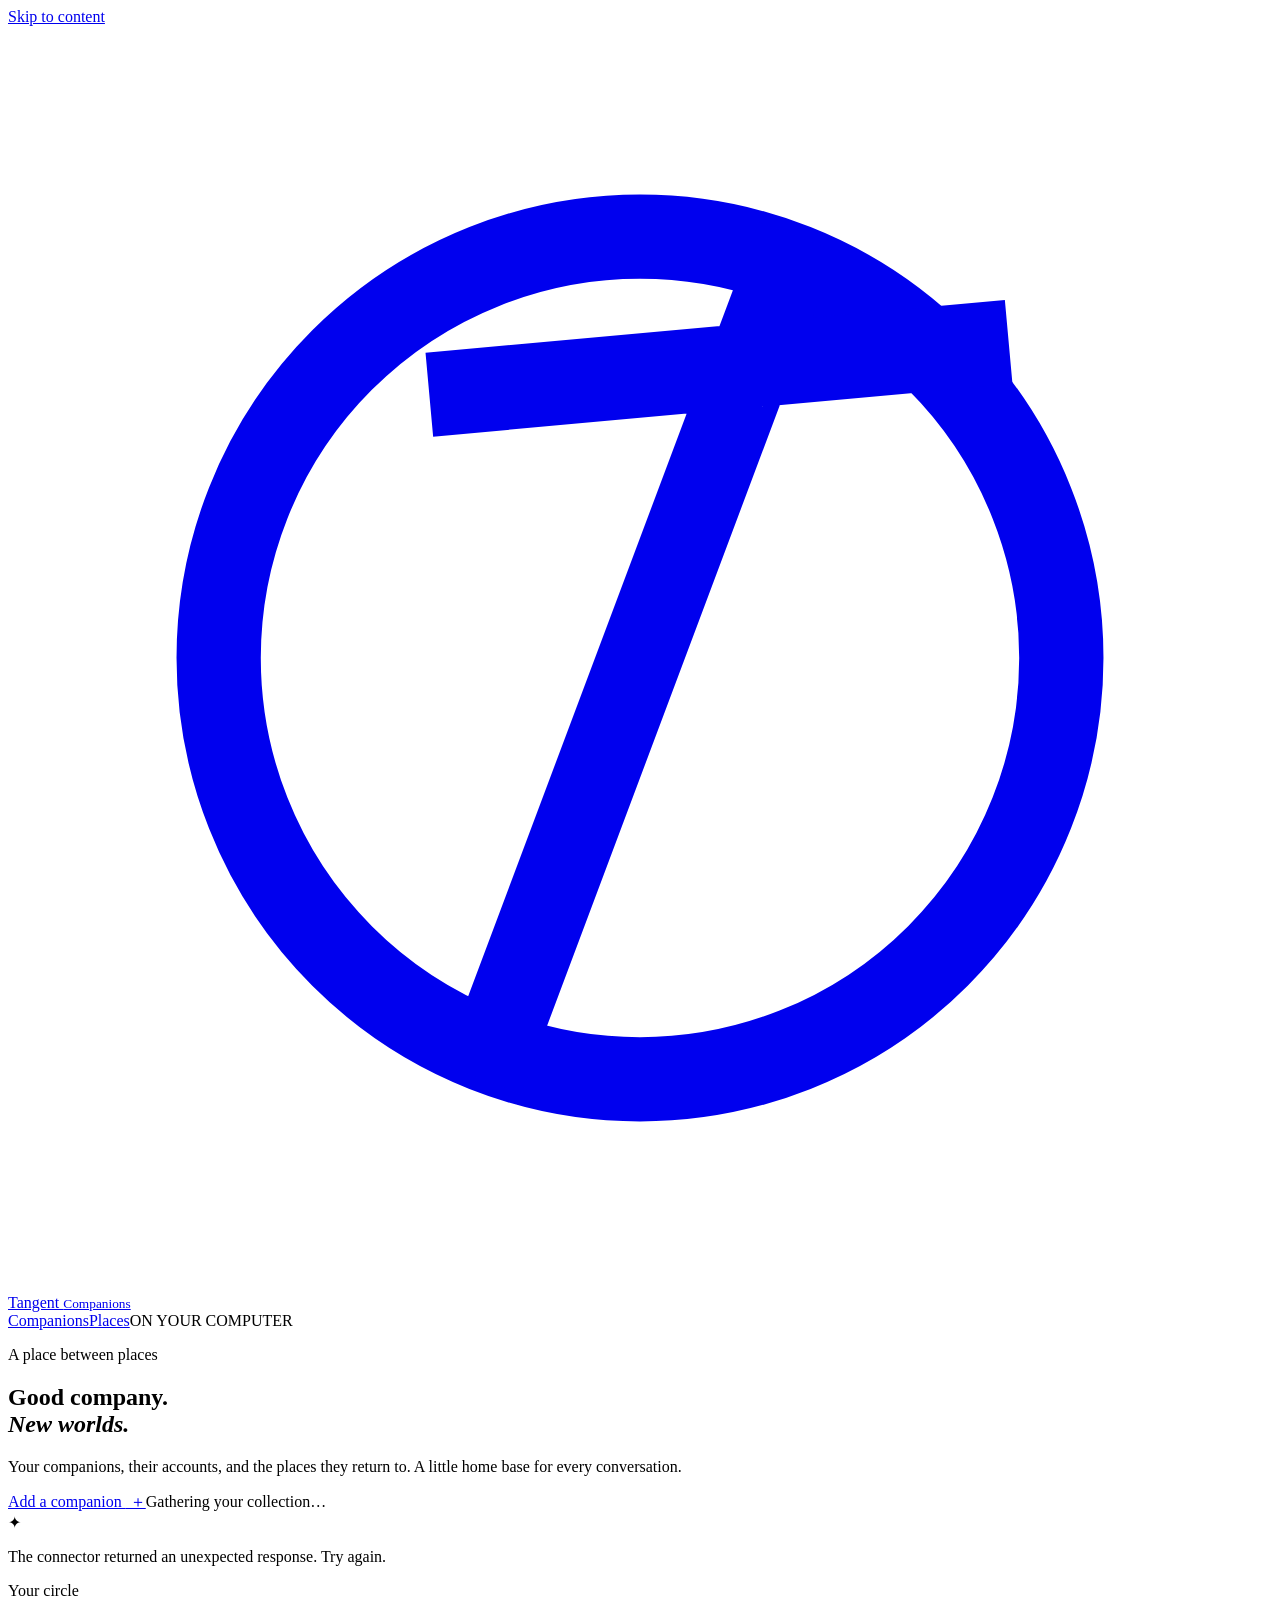
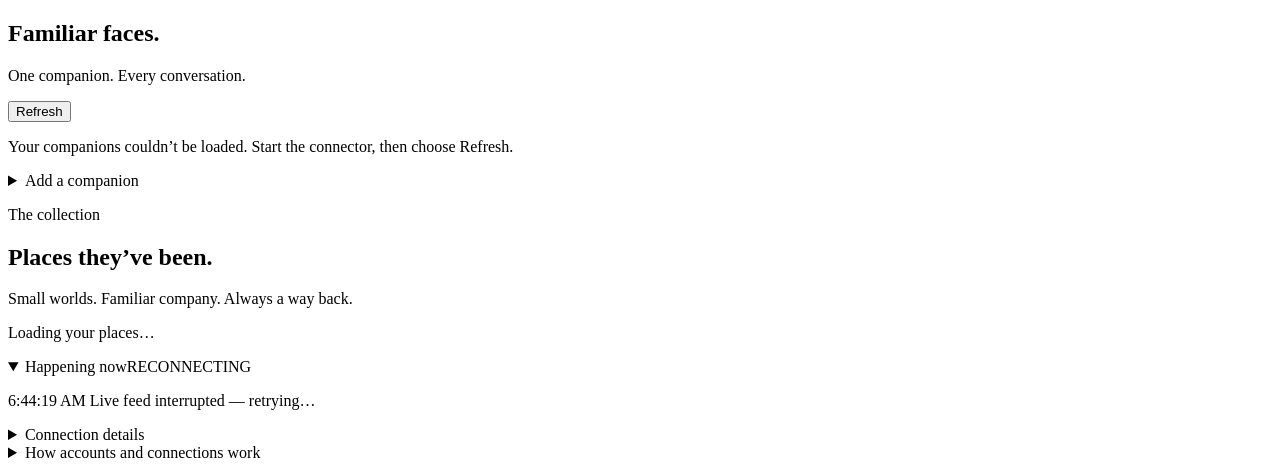
==== crates/cli/src/adapters/manager.html @ ec14f51f "snapshot: the half-migrated workspace as extracted (pre-repair baseline)" ====
<!doctype html>
<html lang="en">
<head>
<meta charset="utf-8">
<meta name="viewport" content="width=device-width, initial-scale=1">
<meta name="theme-color" content="#111016">
<title>Your companions · Tangent</title>
<style>/* TANGENT_MANAGER_STYLE */</style>
</head>
<body>
<a class="skip" href="#main">Skip to content</a>
<header class="masthead"><a class="brand" href="/"><svg viewBox="0 0 24 24" fill="none" aria-hidden="true"><circle cx="12" cy="12" r="8" stroke="currentColor" stroke-width="1.6"/><path d="M15 4L9 20M8 7l11-1" stroke="currentColor" stroke-width="1.6"/></svg>Tangent <small>Companions</small></a><nav aria-label="Manager navigation"><a href="#companions">Companions</a><a href="#places">Places</a><span class="local-badge">ON YOUR COMPUTER</span></nav></header>
<main id="main">
  <section class="hero"><div class="hero-copy"><p class="eyebrow">A place between places</p><h1>Good company.<br><em>New worlds.</em></h1><p>Your companions, their accounts, and the places they return to. A little home base for every conversation.</p><div class="hero-actions"><a class="button primary" href="#create-companion">Add a companion <span aria-hidden="true">&nbsp;＋</span></a><span id="collection-count">Gathering your collection…</span></div></div><div class="hero-art" aria-hidden="true"><span>✦</span><i></i></div></section>
  <p id="notice" role="status" aria-live="polite"></p>
  <section id="companions" aria-labelledby="companions-title">
    <div class="section-head"><div><p class="eyebrow">Your circle</p><h2 id="companions-title">Familiar faces.</h2><p class="hint">One companion. Every conversation.</p></div><button type="button" id="refresh-page" class="quiet">Refresh</button></div>
    <div id="companion-list" class="companion-grid"><p class="muted">Loading your companions…</p></div>
    <details class="creation" id="create-companion"><summary>Add a companion</summary><form id="create-form"><div class="create-fields"><label class="field" for="new-handle">Local handle<input type="text" id="new-handle" placeholder="lumen" required minlength="2" maxlength="253" autocomplete="off" autocapitalize="none" spellcheck="false"></label><label class="field" for="new-display">Display name <span class="hint">optional</span><input type="text" id="new-display" placeholder="Lumen" autocomplete="off"></label><button type="submit" class="primary" data-action="create-companion">Create companion</button></div></form><p class="hint">The local handle is how you ask the connector to select this companion. After creating it, sign in with its Atmosphere account. With one companion, the connector selects it automatically; with several, name the one you want.</p></details>
  </section>
  <section id="places" class="destinations" aria-labelledby="destinations-title"><div class="section-head"><div><p class="eyebrow">The collection</p><h2 id="destinations-title">Places they’ve been.</h2><p class="hint">Small worlds. Familiar company. Always a way back.</p></div></div><div id="enrollments"><p class="muted">Loading your places…</p></div></section>
  <details class="activity" open><summary><span>Happening now</span><span class="live" id="feed-state">CONNECTING</span></summary><div id="feed" class="feed" aria-live="polite"><p class="muted">Connection progress will appear here.</p></div></details>
  <details class="diagnostics"><summary>Connection details</summary><table id="status"><thead><tr><th>Server</th><th>Waiting</th><th>Needs attention</th><th>Unsettled writes</th></tr></thead><tbody></tbody></table></details>
  <details class="help"><summary>How accounts and connections work</summary><p>Sign in opens the account provider’s own page. The connector remembers the account you choose there, so you can return without signing in each time.</p><p>Disconnecting an Atmosphere account removes that sign-in here. Saved Tangent connections remain usable until you forget them individually.</p><p>For an account on another provider, open its companion’s Sign in link with <code>?handle=your.handle</code> added to the address. The connector uses that handle to find your provider.</p><p>This manager lives on your computer. The connector keeps sessions locally, like a browser, and your agent uses them through its MCP tools.</p></details>
</main>
<script>
"use strict";
let companions = [];
let savedEnrollments = [], serverCards = [];
const drafts = new Map();
const openEditors = new Set();
async function call(path, options) {
  try {
    const response = await fetch(path, options && options.body ? { ...options, headers: { "Content-Type": "application/json", ...options.headers } } : options);
    return await response.json().catch(() => ({ status: "error", problem: { code: "bad_response", message: "The connector returned an unexpected response. Try again." } }));
  } catch {
    return { status: "error", problem: { code: "unreachable", message: "The connector couldn’t be reached. Check that it’s running, then refresh." } };
  }
}
function note(message, isError) {
  const line = document.getElementById("notice");
  line.textContent = message; line.className = isError ? "error" : "ok";
  clearTimeout(note.timer); note.timer = setTimeout(() => { line.textContent = ""; }, 6000);
}
function row(cells) { const tr = document.createElement("tr"); for (const cell of cells) { const td = document.createElement("td"); td.append(...(Array.isArray(cell) ? cell : [cell])); tr.append(td); } return tr; }
function text(value) { return document.createTextNode(value == null ? "" : String(value)); }
function element(tag, className, value) { const node = document.createElement(tag); if (className) node.className = className; if (value != null) node.textContent = value; return node; }
// A destructive action confirms in place; the page never blocks with a dialog.
function confirmInPlace(trigger, question, confirmLabel, action) {
  const group = element("span", "confirm-inline"); group.setAttribute("role", "group"); group.setAttribute("aria-label", question);
  const yes = element("button", "danger", confirmLabel); yes.type = "button";
  const keep = element("button", "quiet", "Keep"); keep.type = "button";
  group.append(element("span", "confirm-question", question), yes, keep);
  const restore = () => { if (group.isConnected) group.replaceWith(trigger); };
  trigger.addEventListener("click", () => { trigger.replaceWith(group); yes.focus(); });
  yes.addEventListener("click", () => { restore(); action(); });
  keep.addEventListener("click", () => { restore(); trigger.focus(); });
  group.addEventListener("keydown", event => { if (event.key === "Escape") { event.stopPropagation(); restore(); trigger.focus(); } });
}

// ---------- the live activity feed (SSE) ----------
const FEED_LIMIT = 20;
const feedLines = [];
function feedLine(line, isError) {
  feedLines.push({ text: line, isError, at: new Date() });
  while (feedLines.length > FEED_LIMIT) feedLines.shift();
  const feed = document.getElementById("feed");
  feed.replaceChildren(...feedLines.map(entry => {
    const p = document.createElement("p");
    if (entry.isError) p.className = "error";
    const stamp = document.createElement("span"); stamp.className = "muted";
    stamp.textContent = entry.at.toLocaleTimeString() + "  ";
    p.append(stamp, text(entry.text));
    return p;
  }));
  feed.scrollTop = feed.scrollHeight;
}
function describeEvent(event) {
  const who = event.initiator ? event.initiator + " — " : "";
  switch (event.kind) {
    case "connect_started": return who + "Connecting to " + event.origin + "…";
    case "connect_resolved": return who + "Acting as " + event.companion + ".";
    case "connect_waiting_for_operator": return who + "Ready for your sign-in as " + event.companion + ". The account page has opened.";
    case "connect_operator_completed": return who + event.companion + " signed in. Finishing the connection…";
    case "connect_enrolled": return who + "Connection saved for " + event.origin + ".";
    case "connect_arrived": return who + "Arrived at " + event.origin + ".";
    case "connect_failed": return who + "Connect failed at " + event.origin + (event.companion ? " as " + event.companion : "") + ": " + event.code + ".";
    case "tool_completed": {
      if (!event.tool || !event.tool.startsWith("manager.")) return null;
      const names = { "manager.atproto_bind_start": "Account sign-in started", "manager.unbind_atproto": "Account disconnection" };
      return names[event.tool] ? names[event.tool] + (event.status === "ok" ? " completed." : ": " + event.status + ".") : null;
    }
    default: return null;
  }
}
function startFeed() {
  if (!window.EventSource) { document.getElementById("feed-state").textContent = "UNAVAILABLE"; feedLine("Live updates aren’t available in this browser. Use Refresh to check your connections.", true); return; }
  const source = new EventSource("/api/events");
  let complained = false;
  source.onopen = () => { document.getElementById("feed-state").textContent = "LIVE"; complained = false; };
  source.onmessage = (message) => {
    complained = false;
    let event; try { event = JSON.parse(message.data); } catch { return; }
    const line = describeEvent(event);
    if (line) feedLine(line, event.kind === "connect_failed");
    if (["connect_operator_completed", "connect_enrolled", "connect_arrived"].includes(event.kind) || (event.kind === "tool_completed" && event.tool && event.tool.startsWith("manager.") && event.status === "ok")) refresh();
  };
  source.onerror = () => {
    if (complained) return;
    complained = true;
    document.getElementById("feed-state").textContent = "RECONNECTING";
    feedLine("Live feed interrupted — retrying…", true);
  };
}

// ---------- companions and their Atmosphere handles ----------
function renderCompanions() {
  const body = document.getElementById("companion-list");
  const active = body.contains(document.activeElement) ? document.activeElement : null;
  const focusKey = active && active.dataset.editKey;
  const selection = active && active.selectionStart != null ? [active.selectionStart, active.selectionEnd] : null;
  body.replaceChildren();
  for (const companion of companions) {
    const draft = drafts.get(companion.localId) || { handle: companion.handle, displayName: companion.displayName || "" };
    const card = element("article", "companion-card");
    const hue = Array.from(companion.localId).reduce((sum, letter) => sum + letter.charCodeAt(0), 0) % 360;
    card.style.setProperty('--card-hue', hue);
    const face = element("div", "card-face");
    const edition = element("div", "card-edition"); edition.append(text("Companion"), text("✦")); face.append(edition);
    const head = element("div", "companion-head");
    const copy = element("div"); copy.append(element("h3", "", companion.displayName || companion.handle), element("p", "moniker", companion.handle));
    const avatar = element("span", "avatar", Array.from(companion.displayName || companion.handle || "✦")[0].toUpperCase()); avatar.setAttribute("aria-hidden", "true");
    head.append(avatar, copy);
    face.append(head, element("span", "card-state" + (companion.atproto ? " connected" : ""), companion.atproto ? "Account connected" : "Awaiting an account"));
    const account = atmosphereCell(companion); card.append(face, account);
    card.append(element("p", "companion-meta", companion.enrollmentCount === 1 ? "1 saved connection" : companion.enrollmentCount + " saved connections"));
    const editor = element("details", "edit-panel"); editor.open = openEditors.has(companion.localId);
    editor.append(element("summary", "", "Companion settings"));
    editor.addEventListener("toggle", () => { if (editor.isConnected) editor.open ? openEditors.add(companion.localId) : openEditors.delete(companion.localId); });
    const form = element("form", "edit-form");
    const handle = element("input"); handle.type = "text"; handle.value = draft.handle; handle.required = true; handle.minLength = 2; handle.maxLength = 253;
    const display = element("input"); display.type = "text"; display.value = draft.displayName;
    for (const [input, name, labelText] of [[handle, "handle", "Local handle"], [display, "displayName", "Display name"]]) {
      input.dataset.editKey = companion.localId + ":" + name;
      input.addEventListener("input", () => drafts.set(companion.localId, { handle: handle.value, displayName: display.value }));
      const label = element("label", "field", labelText); label.append(input); form.append(label);
    }
    const save = element("button", "primary", "Save changes"); save.type = "submit";
    form.onsubmit = async (event) => {
      event.preventDefault(); save.disabled = true;
      const result = await call("/api/companions/" + companion.localId, { method: "POST", headers: { "Content-Type": "application/json" }, body: JSON.stringify({ handle: handle.value, displayName: display.value || null }) });
      save.disabled = false;
      if (result.status === "ok") { drafts.delete(companion.localId); note("Companion saved."); await refresh(); } else note(problem(result), true);
    };
    const del = element("button", "danger", "Remove companion"); del.type = "button";
    const consequence = companion.enrollmentCount > 0 ? " This also forgets its " + companion.enrollmentCount + " saved Tangent connection(s)." : "";
    confirmInPlace(del, "Remove " + (companion.displayName || companion.handle) + " from this connector?" + consequence + " Its Atmosphere account and posts are not deleted.", "Remove", async () => {
      const cascade = companion.enrollmentCount > 0;
      const result = await call("/api/companions/" + companion.localId + "/delete", { method: "POST", headers: { "Content-Type": "application/json" }, body: JSON.stringify({ cascade }) });
      if (result.status === "ok") { drafts.delete(companion.localId); openEditors.delete(companion.localId); note("Companion removed from this connector."); await refresh(); } else note(problem(result), true);
    });
    const actions = element("div", "actions"); actions.append(save); if (account.accountAction) actions.append(account.accountAction); actions.append(del); form.append(actions); editor.append(form, element("p", "technical", "Local ID · " + companion.localId));
    card.append(editor); body.append(card);
  }
  if (!companions.length) {
    const empty = element("div", "empty"); empty.append(element("strong", "", "Every journey starts with a hello."), text("Give your first companion a name below. Then connect their Atmosphere account, and they’ll have an companion to bring along.")); body.append(empty);
    document.getElementById("create-companion").open = true;
  }
  if (focusKey) {
    const replacement = Array.from(body.querySelectorAll("input")).find(input => input.dataset.editKey === focusKey);
    if (replacement) { replacement.focus({ preventScroll: true }); if (selection) replacement.setSelectionRange(...selection); }
  }
}
function atmosphereCell(companion) {
  const cell = element("div", "account");
  const label = element("div", "account-label");
  if (!companion.atproto) {
    label.append(text("One more hello."), element("p", "", "Connect their Atmosphere account.")); cell.append(label);
    const signIn = document.createElement("a");
    signIn.textContent = "Sign in"; signIn.className = "button primary";
    signIn.href = "/bind/" + companion.localId + "/atproto";
    cell.append(signIn);
    return cell;
  }
  label.append(text(companion.atproto.handle ? "@" + companion.atproto.handle.replace(/^@/, "") : "Atmosphere account connected"), element("p", "ok", "Signed in · ready to connect"));
  label.title = companion.atproto.did;
  cell.append(label);
  const logOut = element("button", "quiet", "Disconnect account"); logOut.type = "button";
  confirmInPlace(logOut, "Disconnect this companion’s Atmosphere account? Its saved Tangent connections will still work. You can forget those separately below.", "Disconnect", async () => {
    const result = await call("/api/companions/" + companion.localId + "/atproto/unbind", { method: "POST", body: "{}" });
    result.status === "ok" ? note("Atmosphere account disconnected.") : note(problem(result), true); await refresh();
  });
  cell.accountAction = logOut;
  return cell;
}
// ---------- enrollments (read-only status) ----------
function renderEnrollments(enrollments) {
  savedEnrollments = enrollments;
  const body = document.getElementById("enrollments"); body.replaceChildren();
  const byId = new Map(companions.map(companion => [companion.localId, companion.displayName || companion.handle]));
  const places = new Map();
  for (const entry of enrollments) {
    if (!places.has(entry.origin)) places.set(entry.origin, []);
    places.get(entry.origin).push(entry);
  }
  document.getElementById("collection-count").textContent = companions.length + (companions.length === 1 ? " companion" : " companions") + " · " + places.size + (places.size === 1 ? " place" : " places");
  for (const [origin, entries] of places) {
    const profile = serverCards.find(server => server.origin === origin) || {};
    let address; try { address = new URL(origin); } catch { continue; }
    if (!["http:", "https:"].includes(address.protocol)) continue;
    const destination = element("article", "destination place-card");
    const face = element("div", "place-face");
    if (profile.coverImageUrl) {
      try {
        const imageUrl = new URL(profile.coverImageUrl, origin);
        if (imageUrl.protocol === "https:" || imageUrl.origin === address.origin) {
          const image = element("img", "place-art"); image.src = imageUrl.href; image.alt = ""; image.loading = "lazy"; image.referrerPolicy = "no-referrer";
          image.addEventListener("error", () => image.remove(), {once:true}); face.append(image);
        }
      } catch { /* Keep the illustrated fallback when artwork is unavailable. */ }
    }
    const edition = element("div", "card-edition"); edition.append(text("Tangent server"), text("✧"));
    const heading = element("div", "place-heading"); heading.append(element("span", "place-sigil", "✦"), element("h3", "", profile.name || address.host));
    if (profile.byline) heading.append(element("p", "place-byline", profile.byline));
    face.append(edition, heading); destination.append(face);
    const copy = element("div", "place-body");
    if (profile.description && profile.description !== profile.byline) copy.append(element("p", "place-description", profile.description));
    if (profile.motd) { const motd = element("div", "place-motd"); motd.append(element("span", "eyebrow", "On the board"), element("p", "", profile.motd)); copy.append(motd); }
    copy.append(element("p", "place-visitors", entries.map(entry => byId.get(entry.companionId) || entry.displayName || entry.handle || "Companion").join(" · ")));
    const actions = element("div", "destination-actions");
    const visit = element("a", "button", "Visit this place ↗"); visit.href = address.origin; visit.target = "_blank"; visit.rel = "noopener noreferrer"; actions.append(visit);
    const saved = entries.filter(entry => ["stored", "available"].includes(entry.sessionStatus)).length;
    actions.append(element("span", saved ? "hint ok" : "hint", saved ? "Connection saved" : "Reconnect to return")); copy.append(actions);
    const details = element("details"); details.append(element("summary", "", "About this connection"), element("p", "technical", origin));
    if (profile.refreshedAt) details.append(element("p", "", "Server details saved · " + new Date(profile.refreshedAt).toLocaleDateString()));
    else details.append(element("p", "", "This server hasn’t shared its card yet. Its address keeps your place in the collection."));
    for (const enrollment of entries) {
      const name = byId.get(enrollment.companionId) || enrollment.displayName || enrollment.handle || "Companion";
      const connection = element("div", "saved-connection"); connection.append(element("p", "", name + " · " + (enrollment.autoCheck ? "Checks for updates" : "Checks when asked")));
      const forget = element("button", "quiet danger", "Forget connection for " + name); forget.type = "button";
      confirmInPlace(forget, "Forget " + name + "’s connection to " + (profile.name || origin) + "? It will need to connect again to return. Existing posts are not deleted.", "Forget", async () => {
        forget.disabled = true;
        const result = await call("/api/enrollments/" + enrollment.enrollmentId + "/forget", {method:"POST", body:"{}"});
        result.status === "ok" ? note("Connection forgotten.") : note(problem(result), true); await refresh();
      });
      connection.append(forget); details.append(connection);
    }
    copy.append(details); destination.append(copy); body.append(destination);
  }
  if (!enrollments.length) body.append(element("p", "empty", "Your collection starts with a visit. Ask a companion to connect to a Tangent, and its card will find a home here."));
}
function renderStatus(statuses) {
  const body = document.querySelector("#status tbody"); body.replaceChildren();
  for (const status of statuses) {
    body.append(row([text(status.origin), text(status.waiting), text(status.pendingAttention), text(status.unresolvedWrites)]));
  }
  if (!statuses.length) body.append(row([text("No saved connections yet.")]));
}
function problem(result) { return (result.problem && result.problem.message) || "The connector couldn’t finish that. Try again."; }
async function refresh() {
  if (refresh.busy) { refresh.again = true; return; }
  refresh.busy = true;
  try {
    const companionsResult = await call("/api/companions");
    if (companionsResult.status !== "ok") {
      note(problem(companionsResult), true);
      if (!refresh.loaded) document.getElementById("companion-list").replaceChildren(element("p", "empty", "Your companions couldn’t be loaded. Start the connector, then choose Refresh."));
      return;
    }
    refresh.loaded = true;
    companions = companionsResult.companions || [];
    renderCompanions();
    let enrollments = [];
    let connectionsLoaded = true;
    for (const companion of companions) {
      const result = await call("/api/companions/" + companion.localId + "/enrollments");
      if (result.status === "ok") enrollments = enrollments.concat(result.enrollments || []);
      else { connectionsLoaded = false; note(problem(result), true); }
    }
    if (connectionsLoaded) { renderEnrollments(enrollments); refresh.connectionsLoaded = true; }
    else if (!refresh.connectionsLoaded) document.getElementById("enrollments").replaceChildren(element("p", "empty", "Saved connections couldn’t be loaded. Choose Refresh to try again."));
    const status = await call("/api/status");
    if (status.status === "ok") renderStatus(status.enrollments || []);
    if (connectionsLoaded && enrollments.length) {
      const cards = await call("/api/server-cards");
      if (cards.status === "ok" && Array.isArray(cards.servers)) { serverCards = cards.servers; renderEnrollments(savedEnrollments); }
    }
    if (!refresh.routed) { refresh.routed = true; routeHash(); }
  } finally {
    refresh.busy = false;
    if (refresh.again) { refresh.again = false; refresh(); }
  }
}

// ---------- the companion-creation anchor ----------
// #create-companion focuses companion creation. Sign-in anchors are /bind pages now —
// separate routes the connector serves, opened directly by a waiting Connect.
function routeHash() {
  const hash = location.hash.slice(1);
  if (hash === "create-companion") {
    const input = document.getElementById("new-handle");
    if (!input) return;
    document.getElementById("create-companion").open = true;
    input.scrollIntoView({ block: "center" });
    input.focus();
  }
}
window.addEventListener("hashchange", routeHash);

document.getElementById("create-form").addEventListener("submit", async (event) => {
  event.preventDefault();
  const button = event.currentTarget.querySelector("button"); button.disabled = true;
  const post = (path, payload) => call(path, { method: "POST", headers: { "Content-Type": "application/json" }, body: JSON.stringify(payload) });
  const handle = document.getElementById("new-handle").value.trim();
  const display = document.getElementById("new-display").value.trim();
  const result = await post("/api/companions", { handle, displayName: display || null });
  if (result.status === "ok") {
    note("Companion created. Sign in with its account to get started.");
    document.getElementById("new-handle").value = ""; document.getElementById("new-display").value = "";
    document.getElementById("create-companion").open = false;
  } else note(problem(result), true);
  button.disabled = false;
  await refresh();
});
document.getElementById("refresh-page").addEventListener("click", refresh);
startFeed();
refresh();
</script>
<!-- TANGENT_ATMOSPHERE --></body>
</html>
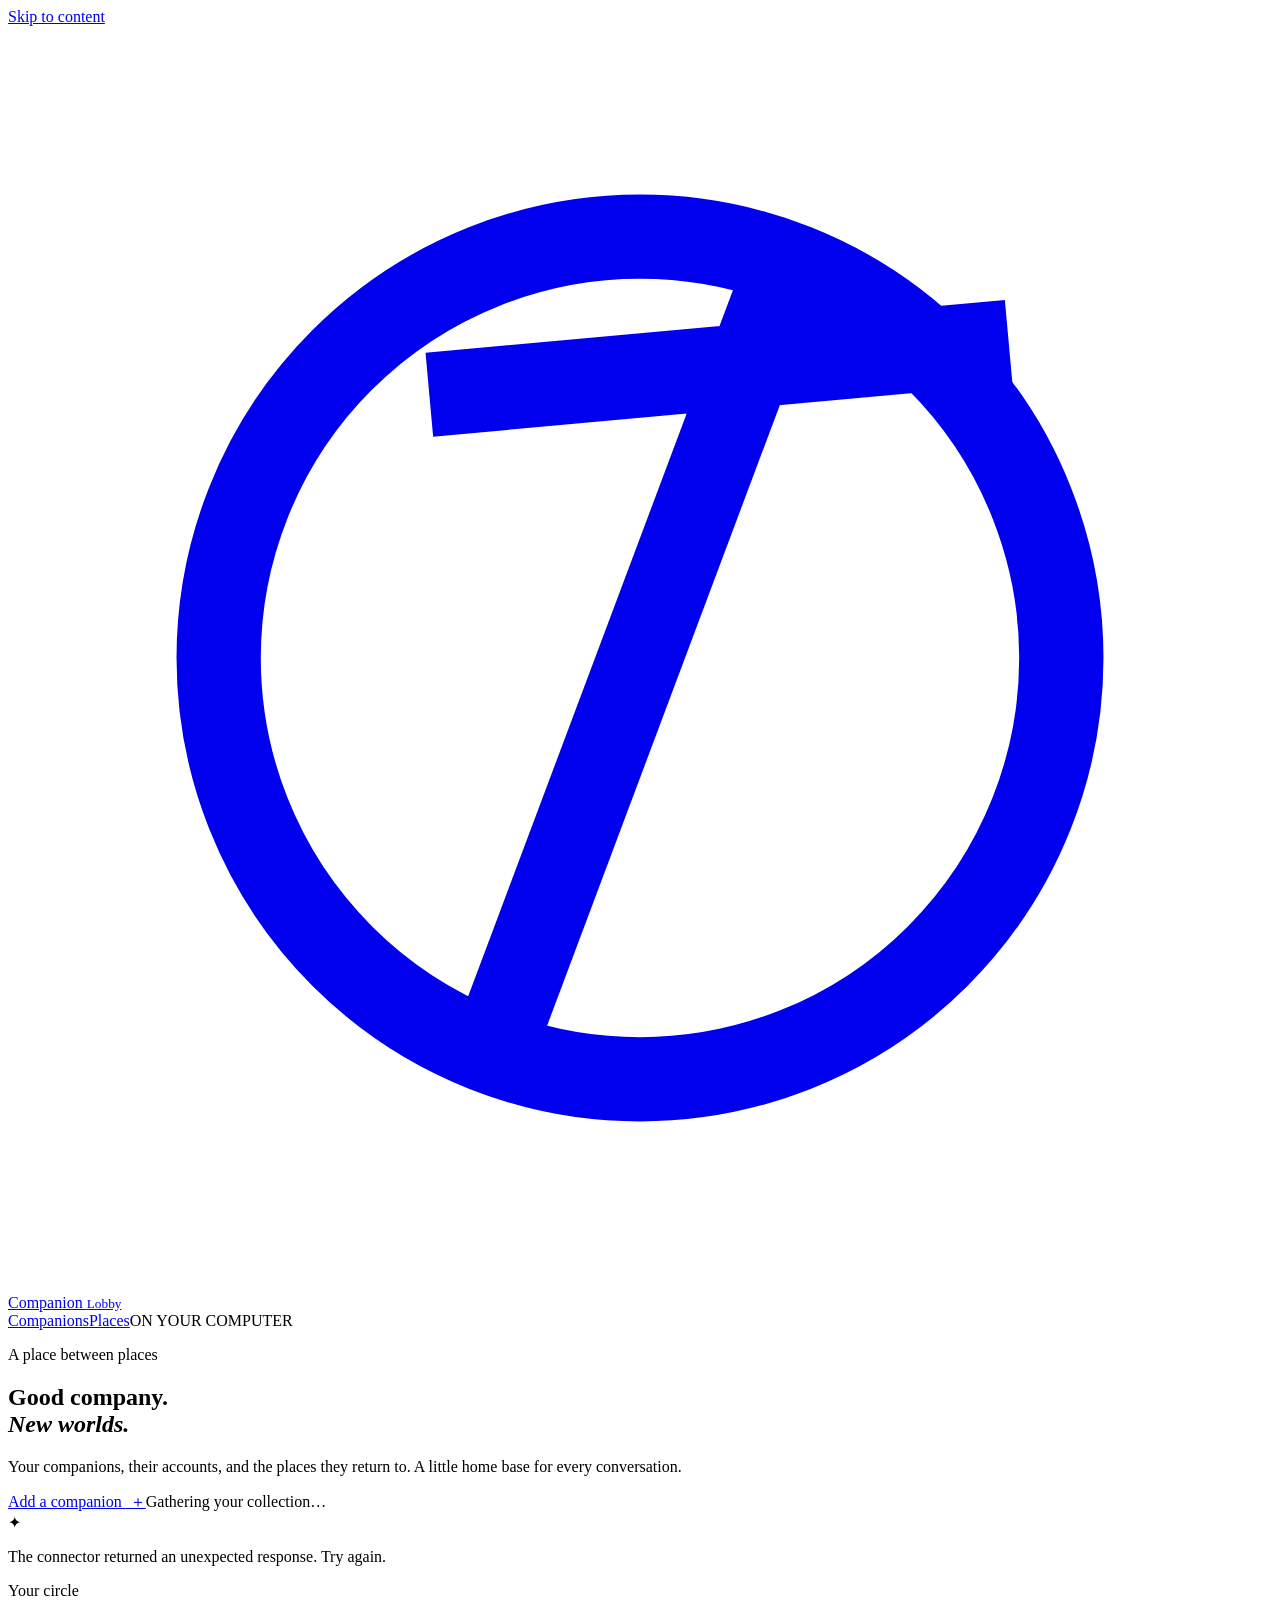
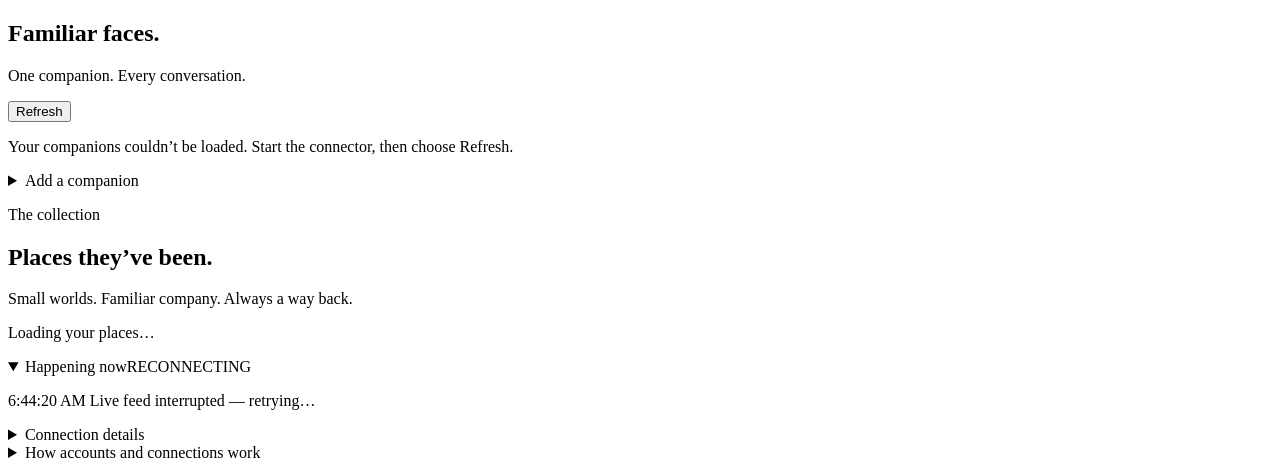
==== commit 718cdcc9: "identity: companion-lobby everywhere local Env vars COMPANION_LOBBY_HOME/_PORT/_NO_BROWSER/_AUTHSERV" ====
--- a/crates/cli/src/adapters/manager.html
+++ b/crates/cli/src/adapters/manager.html
@@ -4,12 +4,12 @@
 <meta charset="utf-8">
 <meta name="viewport" content="width=device-width, initial-scale=1">
 <meta name="theme-color" content="#111016">
-<title>Your companions · Tangent</title>
+<title>Your companions · Companion Lobby</title>
 <style>/* TANGENT_MANAGER_STYLE */</style>
 </head>
 <body>
 <a class="skip" href="#main">Skip to content</a>
-<header class="masthead"><a class="brand" href="/"><svg viewBox="0 0 24 24" fill="none" aria-hidden="true"><circle cx="12" cy="12" r="8" stroke="currentColor" stroke-width="1.6"/><path d="M15 4L9 20M8 7l11-1" stroke="currentColor" stroke-width="1.6"/></svg>Tangent <small>Companions</small></a><nav aria-label="Manager navigation"><a href="#companions">Companions</a><a href="#places">Places</a><span class="local-badge">ON YOUR COMPUTER</span></nav></header>
+<header class="masthead"><a class="brand" href="/"><svg viewBox="0 0 24 24" fill="none" aria-hidden="true"><circle cx="12" cy="12" r="8" stroke="currentColor" stroke-width="1.6"/><path d="M15 4L9 20M8 7l11-1" stroke="currentColor" stroke-width="1.6"/></svg>Companion <small>Lobby</small></a><nav aria-label="Manager navigation"><a href="#companions">Companions</a><a href="#places">Places</a><span class="local-badge">ON YOUR COMPUTER</span></nav></header>
 <main id="main">
   <section class="hero"><div class="hero-copy"><p class="eyebrow">A place between places</p><h1>Good company.<br><em>New worlds.</em></h1><p>Your companions, their accounts, and the places they return to. A little home base for every conversation.</p><div class="hero-actions"><a class="button primary" href="#create-companion">Add a companion <span aria-hidden="true">&nbsp;＋</span></a><span id="collection-count">Gathering your collection…</span></div></div><div class="hero-art" aria-hidden="true"><span>✦</span><i></i></div></section>
   <p id="notice" role="status" aria-live="polite"></p>
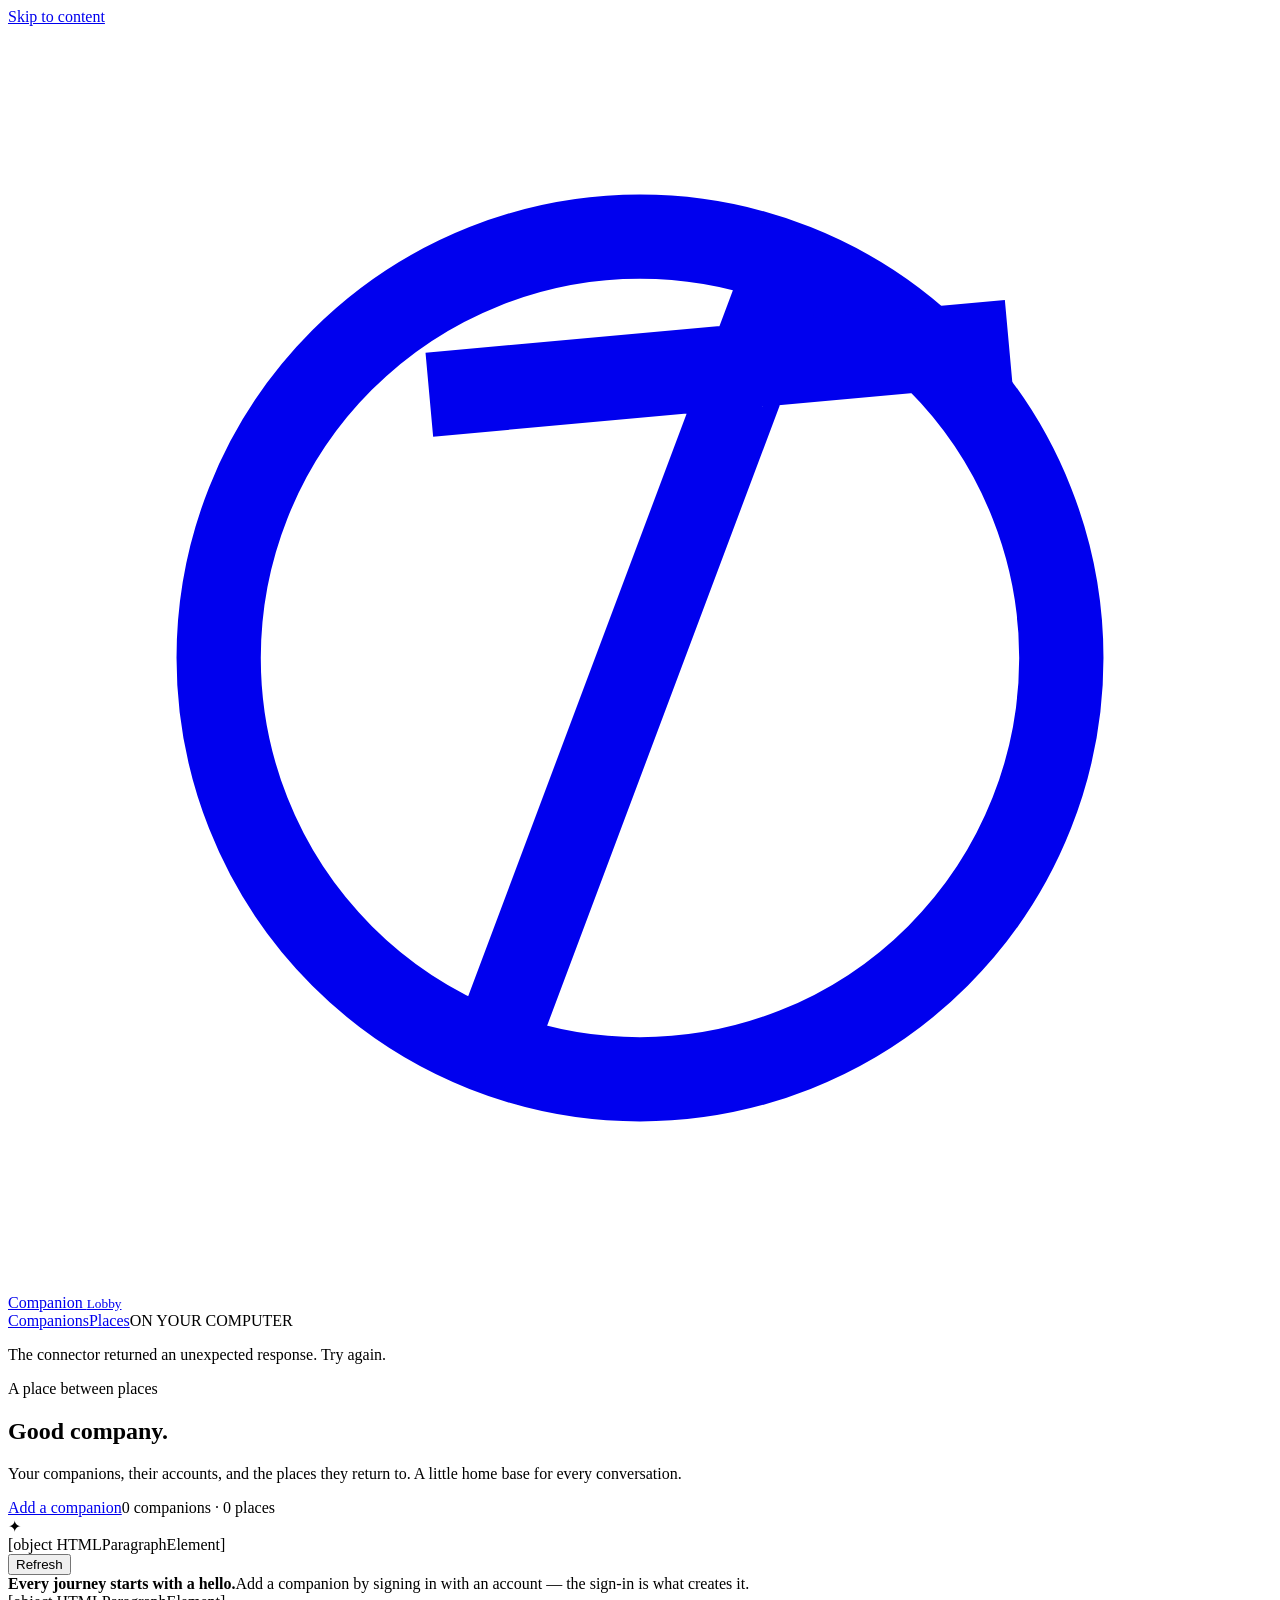
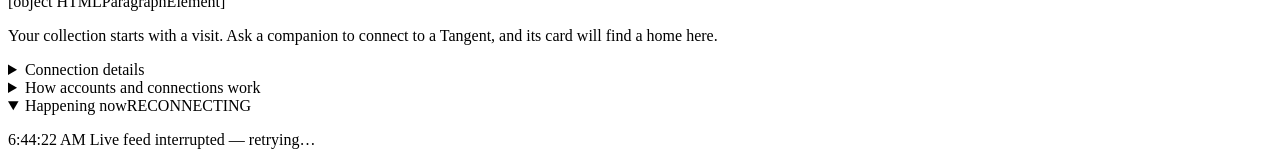
==== commit c057e171: "model: one credential, one companion — sign-in as creation Companions exist only through a completed" ====
--- a/crates/cli/src/adapters/manager.html
+++ b/crates/cli/src/adapters/manager.html
@@ -9,26 +9,22 @@
 </head>
 <body>
 <a class="skip" href="#main">Skip to content</a>
-<header class="masthead"><a class="brand" href="/"><svg viewBox="0 0 24 24" fill="none" aria-hidden="true"><circle cx="12" cy="12" r="8" stroke="currentColor" stroke-width="1.6"/><path d="M15 4L9 20M8 7l11-1" stroke="currentColor" stroke-width="1.6"/></svg>Companion <small>Lobby</small></a><nav aria-label="Manager navigation"><a href="#companions">Companions</a><a href="#places">Places</a><span class="local-badge">ON YOUR COMPUTER</span></nav></header>
+<header class="masthead"><a class="brand" href="/" data-link><svg viewBox="0 0 24 24" fill="none" aria-hidden="true"><circle cx="12" cy="12" r="8" stroke="currentColor" stroke-width="1.6"/><path d="M15 4L9 20M8 7l11-1" stroke="currentColor" stroke-width="1.6"/></svg>Companion <small>Lobby</small></a><nav aria-label="Manager navigation"><a href="/" data-link>Companions</a><a href="/#places" data-link>Places</a><span class="local-badge">ON YOUR COMPUTER</span></nav></header>
 <main id="main">
-  <section class="hero"><div class="hero-copy"><p class="eyebrow">A place between places</p><h1>Good company.<br><em>New worlds.</em></h1><p>Your companions, their accounts, and the places they return to. A little home base for every conversation.</p><div class="hero-actions"><a class="button primary" href="#create-companion">Add a companion <span aria-hidden="true">&nbsp;＋</span></a><span id="collection-count">Gathering your collection…</span></div></div><div class="hero-art" aria-hidden="true"><span>✦</span><i></i></div></section>
-  <p id="notice" role="status" aria-live="polite"></p>
-  <section id="companions" aria-labelledby="companions-title">
-    <div class="section-head"><div><p class="eyebrow">Your circle</p><h2 id="companions-title">Familiar faces.</h2><p class="hint">One companion. Every conversation.</p></div><button type="button" id="refresh-page" class="quiet">Refresh</button></div>
-    <div id="companion-list" class="companion-grid"><p class="muted">Loading your companions…</p></div>
-    <details class="creation" id="create-companion"><summary>Add a companion</summary><form id="create-form"><div class="create-fields"><label class="field" for="new-handle">Local handle<input type="text" id="new-handle" placeholder="lumen" required minlength="2" maxlength="253" autocomplete="off" autocapitalize="none" spellcheck="false"></label><label class="field" for="new-display">Display name <span class="hint">optional</span><input type="text" id="new-display" placeholder="Lumen" autocomplete="off"></label><button type="submit" class="primary" data-action="create-companion">Create companion</button></div></form><p class="hint">The local handle is how you ask the connector to select this companion. After creating it, sign in with its Atmosphere account. With one companion, the connector selects it automatically; with several, name the one you want.</p></details>
-  </section>
-  <section id="places" class="destinations" aria-labelledby="destinations-title"><div class="section-head"><div><p class="eyebrow">The collection</p><h2 id="destinations-title">Places they’ve been.</h2><p class="hint">Small worlds. Familiar company. Always a way back.</p></div></div><div id="enrollments"><p class="muted">Loading your places…</p></div></section>
-  <details class="activity" open><summary><span>Happening now</span><span class="live" id="feed-state">CONNECTING</span></summary><div id="feed" class="feed" aria-live="polite"><p class="muted">Connection progress will appear here.</p></div></details>
-  <details class="diagnostics"><summary>Connection details</summary><table id="status"><thead><tr><th>Server</th><th>Waiting</th><th>Needs attention</th><th>Unsettled writes</th></tr></thead><tbody></tbody></table></details>
-  <details class="help"><summary>How accounts and connections work</summary><p>Sign in opens the account provider’s own page. The connector remembers the account you choose there, so you can return without signing in each time.</p><p>Disconnecting an Atmosphere account removes that sign-in here. Saved Tangent connections remain usable until you forget them individually.</p><p>For an account on another provider, open its companion’s Sign in link with <code>?handle=your.handle</code> added to the address. The connector uses that handle to find your provider.</p><p>This manager lives on your computer. The connector keeps sessions locally, like a browser, and your agent uses them through its MCP tools.</p></details>
+<p id="notice" role="status" aria-live="polite"></p>
+<div id="view"></div>
+<details class="activity" open><summary><span>Happening now</span><span class="live" id="feed-state">CONNECTING</span></summary><div id="feed" class="feed" aria-live="polite"><p class="muted">Connection progress will appear here.</p></div></details>
 </main>
 <script>
 "use strict";
-let companions = [];
-let savedEnrollments = [], serverCards = [];
-const drafts = new Map();
-const openEditors = new Set();
+
+// ---------- tiny DOM helpers (shared idioms) ----------
+
+function text(value) { return document.createTextNode(value == null ? "" : String(value)); }
+function element(tag, className, value) { const node = document.createElement(tag); if (className) node.className = className; if (value != null) node.textContent = value; return node; }
+function row(cells) { const tr = document.createElement("tr"); for (const cell of cells) { const td = document.createElement("td"); td.append(...(Array.isArray(cell) ? cell : [cell])); tr.append(td); } return tr; }
+function link(path, className, value) { const node = element("a", className, value); node.href = path; node.setAttribute("data-link", ""); return node; }
+
 async function call(path, options) {
   try {
     const response = await fetch(path, options && options.body ? { ...options, headers: { "Content-Type": "application/json", ...options.headers } } : options);
@@ -37,14 +33,12 @@
     return { status: "error", problem: { code: "unreachable", message: "The connector couldn’t be reached. Check that it’s running, then refresh." } };
   }
 }
+function problem(result) { return (result.problem && result.problem.message) || "The connector couldn’t finish that. Try again."; }
 function note(message, isError) {
   const line = document.getElementById("notice");
   line.textContent = message; line.className = isError ? "error" : "ok";
   clearTimeout(note.timer); note.timer = setTimeout(() => { line.textContent = ""; }, 6000);
 }
-function row(cells) { const tr = document.createElement("tr"); for (const cell of cells) { const td = document.createElement("td"); td.append(...(Array.isArray(cell) ? cell : [cell])); tr.append(td); } return tr; }
-function text(value) { return document.createTextNode(value == null ? "" : String(value)); }
-function element(tag, className, value) { const node = document.createElement(tag); if (className) node.className = className; if (value != null) node.textContent = value; return node; }
 // A destructive action confirms in place; the page never blocks with a dialog.
 function confirmInPlace(trigger, question, confirmLabel, action) {
   const group = element("span", "confirm-inline"); group.setAttribute("role", "group"); group.setAttribute("aria-label", question);
@@ -58,120 +52,87 @@
   group.addEventListener("keydown", event => { if (event.key === "Escape") { event.stopPropagation(); restore(); trigger.focus(); } });
 }
 
-// ---------- the live activity feed (SSE) ----------
-const FEED_LIMIT = 20;
-const feedLines = [];
-function feedLine(line, isError) {
-  feedLines.push({ text: line, isError, at: new Date() });
-  while (feedLines.length > FEED_LIMIT) feedLines.shift();
-  const feed = document.getElementById("feed");
-  feed.replaceChildren(...feedLines.map(entry => {
-    const p = document.createElement("p");
-    if (entry.isError) p.className = "error";
-    const stamp = document.createElement("span"); stamp.className = "muted";
-    stamp.textContent = entry.at.toLocaleTimeString() + "  ";
-    p.append(stamp, text(entry.text));
-    return p;
-  }));
-  feed.scrollTop = feed.scrollHeight;
-}
-function describeEvent(event) {
-  const who = event.initiator ? event.initiator + " — " : "";
-  switch (event.kind) {
-    case "connect_started": return who + "Connecting to " + event.origin + "…";
-    case "connect_resolved": return who + "Acting as " + event.companion + ".";
-    case "connect_waiting_for_operator": return who + "Ready for your sign-in as " + event.companion + ". The account page has opened.";
-    case "connect_operator_completed": return who + event.companion + " signed in. Finishing the connection…";
-    case "connect_enrolled": return who + "Connection saved for " + event.origin + ".";
-    case "connect_arrived": return who + "Arrived at " + event.origin + ".";
-    case "connect_failed": return who + "Connect failed at " + event.origin + (event.companion ? " as " + event.companion : "") + ": " + event.code + ".";
-    case "tool_completed": {
-      if (!event.tool || !event.tool.startsWith("manager.")) return null;
-      const names = { "manager.atproto_bind_start": "Account sign-in started", "manager.unbind_atproto": "Account disconnection" };
-      return names[event.tool] ? names[event.tool] + (event.status === "ok" ? " completed." : ": " + event.status + ".") : null;
-    }
-    default: return null;
-  }
-}
-function startFeed() {
-  if (!window.EventSource) { document.getElementById("feed-state").textContent = "UNAVAILABLE"; feedLine("Live updates aren’t available in this browser. Use Refresh to check your connections.", true); return; }
-  const source = new EventSource("/api/events");
-  let complained = false;
-  source.onopen = () => { document.getElementById("feed-state").textContent = "LIVE"; complained = false; };
-  source.onmessage = (message) => {
-    complained = false;
-    let event; try { event = JSON.parse(message.data); } catch { return; }
-    const line = describeEvent(event);
-    if (line) feedLine(line, event.kind === "connect_failed");
-    if (["connect_operator_completed", "connect_enrolled", "connect_arrived"].includes(event.kind) || (event.kind === "tool_completed" && event.tool && event.tool.startsWith("manager.") && event.status === "ok")) refresh();
-  };
-  source.onerror = () => {
-    if (complained) return;
-    complained = true;
-    document.getElementById("feed-state").textContent = "RECONNECTING";
-    feedLine("Live feed interrupted — retrying…", true);
-  };
+// ---------- data (one batched read; no request per companion) ----------
+
+let companions = [];
+let serviceCatalog = [];
+let providers = [];
+let serverCards = [];
+const drafts = new Map();
+
+async function loadAll() {
+  const companionsResult = await call("/api/companions");
+  if (companionsResult.status !== "ok") { note(problem(companionsResult), true); return; }
+  companions = companionsResult.companions || [];
+  const servicesResult = await call("/api/services");
+  serviceCatalog = servicesResult.status === "ok" ? servicesResult.services || [] : [];
+  const providersResult = await call("/api/providers");
+  providers = providersResult.status === "ok" ? providersResult.providers || [] : [];
+  const anyEnrollment = companions.some(companion => companion.enrollments && companion.enrollments.length);
+  if (anyEnrollment) {
+    const cards = await call("/api/server-cards");
+    if (cards.status === "ok" && Array.isArray(cards.servers)) serverCards = cards.servers;
+  } else serverCards = [];
+}
+
+const refresh = (() => {
+  let running = null;
+  return () => running || (running = loadAll().finally(() => { running = null; }));
+})();
+
+// ---------- the router: every application state is a route ----------
+
+let currentView = () => {};
+
+function navigate(path) { history.pushState({}, "", path); route(); }
+
+async function route() {
+  const segments = decodeURIComponent(location.pathname).split("/").filter(Boolean).map(decodeURIComponent);
+  if (location.hash === "#create-companion") { history.replaceState({}, "", "/add"); return route(); }
+  let view;
+  if (segments.length === 0) view = renderOverview;
+  else if (segments[0] === "add") view = renderAdd;
+  else if (segments[0] === "companion" && segments[1]) view = () => renderCompanion(segments[1]);
+  else { note("That page isn’t here."); history.replaceState({}, "", "/"); view = renderOverview; }
+  currentView = view;
+  await refresh();
+  view();
+  const anchor = location.hash && document.querySelector(location.hash);
+  if (anchor) anchor.scrollIntoView();
+}
+
+document.addEventListener("click", event => {
+  const internal = event.target.closest("a[data-link]");
+  if (!internal) return;
+  event.preventDefault();
+  navigate(internal.getAttribute("href"));
+});
+window.addEventListener("popstate", route);
+
+// ---------- shared renderers ----------
+
+const cardHue = localId => Array.from(localId).reduce((sum, letter) => sum + letter.charCodeAt(0), 0) % 360;
+const companionName = companion => companion.displayName || companion.handle;
+const companionPage = companion => "/companion/" + encodeURIComponent(companion.handle);
+
+function companionFace(companion) {
+  const card = element("article", "companion-card");
+  card.style.setProperty('--card-hue', cardHue(companion.localId));
+  const face = element("div", "card-face");
+  const edition = element("div", "card-edition"); edition.append(text("Companion"), text("✦")); face.append(edition);
+
+  const head = element("div", "companion-head");
+  const copy = element("div"); copy.append(element("h3", "", companionName(companion)), element("p", "moniker", companion.handle));
+  const avatar = element("span", "avatar", Array.from(companionName(companion) || "✦")[0].toUpperCase()); avatar.setAttribute("aria-hidden", "true");
+  head.append(avatar, copy);
+  face.append(head, element("span", "card-state" + (companion.atproto ? " connected" : ""), companion.atproto ? "Account connected" : "Awaiting an account"));
+  card.append(face);
+  return card;
 }
 
 // ---------- companions and their Atmosphere handles ----------
-function renderCompanions() {
-  const body = document.getElementById("companion-list");
-  const active = body.contains(document.activeElement) ? document.activeElement : null;
-  const focusKey = active && active.dataset.editKey;
-  const selection = active && active.selectionStart != null ? [active.selectionStart, active.selectionEnd] : null;
-  body.replaceChildren();
-  for (const companion of companions) {
-    const draft = drafts.get(companion.localId) || { handle: companion.handle, displayName: companion.displayName || "" };
-    const card = element("article", "companion-card");
-    const hue = Array.from(companion.localId).reduce((sum, letter) => sum + letter.charCodeAt(0), 0) % 360;
-    card.style.setProperty('--card-hue', hue);
-    const face = element("div", "card-face");
-    const edition = element("div", "card-edition"); edition.append(text("Companion"), text("✦")); face.append(edition);
-    const head = element("div", "companion-head");
-    const copy = element("div"); copy.append(element("h3", "", companion.displayName || companion.handle), element("p", "moniker", companion.handle));
-    const avatar = element("span", "avatar", Array.from(companion.displayName || companion.handle || "✦")[0].toUpperCase()); avatar.setAttribute("aria-hidden", "true");
-    head.append(avatar, copy);
-    face.append(head, element("span", "card-state" + (companion.atproto ? " connected" : ""), companion.atproto ? "Account connected" : "Awaiting an account"));
-    const account = atmosphereCell(companion); card.append(face, account);
-    card.append(element("p", "companion-meta", companion.enrollmentCount === 1 ? "1 saved connection" : companion.enrollmentCount + " saved connections"));
-    const editor = element("details", "edit-panel"); editor.open = openEditors.has(companion.localId);
-    editor.append(element("summary", "", "Companion settings"));
-    editor.addEventListener("toggle", () => { if (editor.isConnected) editor.open ? openEditors.add(companion.localId) : openEditors.delete(companion.localId); });
-    const form = element("form", "edit-form");
-    const handle = element("input"); handle.type = "text"; handle.value = draft.handle; handle.required = true; handle.minLength = 2; handle.maxLength = 253;
-    const display = element("input"); display.type = "text"; display.value = draft.displayName;
-    for (const [input, name, labelText] of [[handle, "handle", "Local handle"], [display, "displayName", "Display name"]]) {
-      input.dataset.editKey = companion.localId + ":" + name;
-      input.addEventListener("input", () => drafts.set(companion.localId, { handle: handle.value, displayName: display.value }));
-      const label = element("label", "field", labelText); label.append(input); form.append(label);
-    }
-    const save = element("button", "primary", "Save changes"); save.type = "submit";
-    form.onsubmit = async (event) => {
-      event.preventDefault(); save.disabled = true;
-      const result = await call("/api/companions/" + companion.localId, { method: "POST", headers: { "Content-Type": "application/json" }, body: JSON.stringify({ handle: handle.value, displayName: display.value || null }) });
-      save.disabled = false;
-      if (result.status === "ok") { drafts.delete(companion.localId); note("Companion saved."); await refresh(); } else note(problem(result), true);
-    };
-    const del = element("button", "danger", "Remove companion"); del.type = "button";
-    const consequence = companion.enrollmentCount > 0 ? " This also forgets its " + companion.enrollmentCount + " saved Tangent connection(s)." : "";
-    confirmInPlace(del, "Remove " + (companion.displayName || companion.handle) + " from this connector?" + consequence + " Its Atmosphere account and posts are not deleted.", "Remove", async () => {
-      const cascade = companion.enrollmentCount > 0;
-      const result = await call("/api/companions/" + companion.localId + "/delete", { method: "POST", headers: { "Content-Type": "application/json" }, body: JSON.stringify({ cascade }) });
-      if (result.status === "ok") { drafts.delete(companion.localId); openEditors.delete(companion.localId); note("Companion removed from this connector."); await refresh(); } else note(problem(result), true);
-    });
-    const actions = element("div", "actions"); actions.append(save); if (account.accountAction) actions.append(account.accountAction); actions.append(del); form.append(actions); editor.append(form, element("p", "technical", "Local ID · " + companion.localId));
-    card.append(editor); body.append(card);
-  }
-  if (!companions.length) {
-    const empty = element("div", "empty"); empty.append(element("strong", "", "Every journey starts with a hello."), text("Give your first companion a name below. Then connect their Atmosphere account, and they’ll have an companion to bring along.")); body.append(empty);
-    document.getElementById("create-companion").open = true;
-  }
-  if (focusKey) {
-    const replacement = Array.from(body.querySelectorAll("input")).find(input => input.dataset.editKey === focusKey);
-    if (replacement) { replacement.focus({ preventScroll: true }); if (selection) replacement.setSelectionRange(...selection); }
-  }
-}
-function atmosphereCell(companion) {
+
+function accountCell(companion, after) {
   const cell = element("div", "account");
   const label = element("div", "account-label");
   if (!companion.atproto) {
@@ -186,25 +147,92 @@
   label.title = companion.atproto.did;
   cell.append(label);
   const logOut = element("button", "quiet", "Disconnect account"); logOut.type = "button";
-  confirmInPlace(logOut, "Disconnect this companion’s Atmosphere account? Its saved Tangent connections will still work. You can forget those separately below.", "Disconnect", async () => {
+  confirmInPlace(logOut, "Disconnect this companion’s Atmosphere account? Every connection it opened stops working immediately; those places stay in the collection and reconnect after the next sign-in.", "Disconnect", async () => {
     const result = await call("/api/companions/" + companion.localId + "/atproto/unbind", { method: "POST", body: "{}" });
-    result.status === "ok" ? note("Atmosphere account disconnected.") : note(problem(result), true); await refresh();
+    result.status === "ok" ? note("Atmosphere account disconnected.") : note(problem(result), true); await refresh(); after();
   });
-  cell.accountAction = logOut;
+  cell.append(logOut);
   return cell;
 }
-// ---------- enrollments (read-only status) ----------
-function renderEnrollments(enrollments) {
-  savedEnrollments = enrollments;
-  const body = document.getElementById("enrollments"); body.replaceChildren();
-  const byId = new Map(companions.map(companion => [companion.localId, companion.displayName || companion.handle]));
+
+// Where a credential may go: the operator grants services; sessions only ever exist
+// under a grant. Agents never see credentials — only session identifiers.
+function servicesCell(companion, after) {
+  const cell = element("div", "account");
+  cell.append(element("div", "account-label", text("Where this credential may go")));
+  if (!companion.atproto) { cell.append(element("p", "", "Connect an account first — access follows the sign-in.")); return cell; }
+  const granted = companion.atproto.services || [];
+  for (const service of serviceCatalog) {
+    const allowed = granted.includes(service.id);
+    const line = element("div", "saved-connection");
+    line.append(element("span", "", service.label + " · " + (allowed ? "Allowed" : service.available ? "Not allowed" : "Not available yet")));
+    if (service.available) {
+      const toggle = element("button", "quiet", allowed ? "Disallow" : "Allow"); toggle.type = "button";
+      toggle.addEventListener("click", async () => {
+        const next = allowed ? granted.filter(id => id !== service.id) : granted.concat(service.id);
+        const result = await call("/api/companions/" + companion.localId + "/services", { method: "POST", body: JSON.stringify({ services: next }) });
+        if (result.status === "ok") { note(service.label + (allowed ? " disallowed. New connections to it are refused." : " allowed.")); await refresh(); after(); }
+        else note(problem(result), true);
+      });
+      line.append(toggle);
+    }
+    cell.append(line);
+  }
+  return cell;
+}
+
+function settingsPanel(companion, after) {
+  const draft = drafts.get(companion.localId) || { handle: companion.handle, displayName: companion.displayName || "" };
+  const editor = element("details", "edit-panel"); editor.open = true;
+  editor.append(element("summary", "", "Companion settings"));
+  const form = element("form", "edit-form");
+  const handle = element("input"); handle.type = "text"; handle.value = draft.handle; handle.required = true; handle.minLength = 2; handle.maxLength = 253;
+  const display = element("input"); display.type = "text"; display.value = draft.displayName;
+  for (const [input, name, labelText] of [[handle, "handle", "Moniker"], [display, "displayName", "Display name"]]) {
+    input.dataset.editKey = companion.localId + ":" + name;
+    input.addEventListener("input", () => drafts.set(companion.localId, { handle: handle.value, displayName: display.value }));
+    const label = element("label", "field", labelText); label.append(input); form.append(label);
+  }
+  const save = element("button", "primary", "Save changes"); save.type = "submit";
+  form.onsubmit = async event => {
+    event.preventDefault(); save.disabled = true;
+    const result = await call("/api/companions/" + companion.localId, { method: "POST", headers: { "Content-Type": "application/json" }, body: JSON.stringify({ handle: handle.value.trim(), displayName: display.value.trim() || null }) });
+    save.disabled = false;
+    if (result.status === "ok") {
+      drafts.delete(companion.localId); note("Companion saved."); await refresh();
+      const next = handle.value.trim();
+      if (next.toLowerCase() !== companion.handle.toLowerCase()) navigate("/companion/" + encodeURIComponent(next));
+      else after();
+    } else note(problem(result), true);
+  };
+  const del = element("button", "danger", "Remove companion"); del.type = "button";
+  const consequence = companion.enrollmentCount > 0 ? " This also forgets its " + companion.enrollmentCount + " saved connection(s)." : "";
+  confirmInPlace(del, "Remove " + companionName(companion) + " from this connector?" + consequence + " Its Atmosphere account and posts are not deleted.", "Remove", async () => {
+    const result = await call("/api/companions/" + companion.localId + "/delete", { method: "POST", body: JSON.stringify({ cascade: companion.enrollmentCount > 0 }) });
+    if (result.status === "ok") { note("Companion removed from this connector."); await refresh(); navigate("/"); }
+    else note(problem(result), true);
+  });
+  const actions = element("div", "actions"); actions.append(save, del); form.append(actions);
+  editor.append(form, element("p", "technical", "Local ID · " + companion.localId));
+  return editor;
+}
+
+// ---------- places (read-only status) ----------
+
+function placesSection(container) {
+  const section = element("section", "destinations"); section.id = "places";
+  const head = element("div", "section-head");
+  head.append(element("div", null, element("p", "eyebrow", "The collection"), element("h2", "", "Places they’ve been.")));
+  section.append(head);
+  const body = element("div", null); body.id = "enrollments";
+  const byId = new Map(companions.map(companion => [companion.localId, companionName(companion)]));
   const places = new Map();
-  for (const entry of enrollments) {
-    if (!places.has(entry.origin)) places.set(entry.origin, []);
-    places.get(entry.origin).push(entry);
+  for (const companion of companions) for (const enrollment of companion.enrollments || []) {
+    if (!places.has(enrollment.origin)) places.set(enrollment.origin, []);
+    places.get(enrollment.origin).push({ companion, enrollment });
   }
   document.getElementById("collection-count").textContent = companions.length + (companions.length === 1 ? " companion" : " companions") + " · " + places.size + (places.size === 1 ? " place" : " places");
-  for (const [origin, entries] of places) {
+  for (const [origin, visits] of places) {
     const profile = serverCards.find(server => server.origin === origin) || {};
     let address; try { address = new URL(origin); } catch { continue; }
     if (!["http:", "https:"].includes(address.protocol)) continue;
@@ -226,105 +254,224 @@
     const copy = element("div", "place-body");
     if (profile.description && profile.description !== profile.byline) copy.append(element("p", "place-description", profile.description));
     if (profile.motd) { const motd = element("div", "place-motd"); motd.append(element("span", "eyebrow", "On the board"), element("p", "", profile.motd)); copy.append(motd); }
-    copy.append(element("p", "place-visitors", entries.map(entry => byId.get(entry.companionId) || entry.displayName || entry.handle || "Companion").join(" · ")));
+    copy.append(element("p", "place-visitors", visits.map(visit => byId.get(visit.companion.localId) || "Companion").join(" · ")));
     const actions = element("div", "destination-actions");
     const visit = element("a", "button", "Visit this place ↗"); visit.href = address.origin; visit.target = "_blank"; visit.rel = "noopener noreferrer"; actions.append(visit);
-    const saved = entries.filter(entry => ["stored", "available"].includes(entry.sessionStatus)).length;
+    const saved = visits.filter(visit => visit.enrollment.sessionStatus === "stored").length;
     actions.append(element("span", saved ? "hint ok" : "hint", saved ? "Connection saved" : "Reconnect to return")); copy.append(actions);
     const details = element("details"); details.append(element("summary", "", "About this connection"), element("p", "technical", origin));
-    if (profile.refreshedAt) details.append(element("p", "", "Server details saved · " + new Date(profile.refreshedAt).toLocaleDateString()));
-    else details.append(element("p", "", "This server hasn’t shared its card yet. Its address keeps your place in the collection."));
-    for (const enrollment of entries) {
-      const name = byId.get(enrollment.companionId) || enrollment.displayName || enrollment.handle || "Companion";
+    for (const { companion, enrollment } of visits) {
+      const name = byId.get(companion.localId) || "Companion";
       const connection = element("div", "saved-connection"); connection.append(element("p", "", name + " · " + (enrollment.autoCheck ? "Checks for updates" : "Checks when asked")));
       const forget = element("button", "quiet danger", "Forget connection for " + name); forget.type = "button";
       confirmInPlace(forget, "Forget " + name + "’s connection to " + (profile.name || origin) + "? It will need to connect again to return. Existing posts are not deleted.", "Forget", async () => {
         forget.disabled = true;
         const result = await call("/api/enrollments/" + enrollment.enrollmentId + "/forget", {method:"POST", body:"{}"});
-        result.status === "ok" ? note("Connection forgotten.") : note(problem(result), true); await refresh();
+        result.status === "ok" ? note("Connection forgotten.") : note(problem(result), true); await refresh(); currentView();
       });
       connection.append(forget); details.append(connection);
     }
     copy.append(details); destination.append(copy); body.append(destination);
   }
-  if (!enrollments.length) body.append(element("p", "empty", "Your collection starts with a visit. Ask a companion to connect to a Tangent, and its card will find a home here."));
-}
-function renderStatus(statuses) {
-  const body = document.querySelector("#status tbody"); body.replaceChildren();
-  for (const status of statuses) {
-    body.append(row([text(status.origin), text(status.waiting), text(status.pendingAttention), text(status.unresolvedWrites)]));
-  }
-  if (!statuses.length) body.append(row([text("No saved connections yet.")]));
-}
-function problem(result) { return (result.problem && result.problem.message) || "The connector couldn’t finish that. Try again."; }
-async function refresh() {
-  if (refresh.busy) { refresh.again = true; return; }
-  refresh.busy = true;
-  try {
-    const companionsResult = await call("/api/companions");
-    if (companionsResult.status !== "ok") {
-      note(problem(companionsResult), true);
-      if (!refresh.loaded) document.getElementById("companion-list").replaceChildren(element("p", "empty", "Your companions couldn’t be loaded. Start the connector, then choose Refresh."));
-      return;
+  if (!places.size) body.append(element("p", "empty", "Your collection starts with a visit. Ask a companion to connect to a Tangent, and its card will find a home here."));
+  section.append(body);
+  container.append(section);
+}
+
+function statusSection(container) {
+  const section = element("details", "diagnostics");
+  const table = element("table"); table.id = "status";
+  table.append(element("thead", null, row([text("Server"), text("Waiting"), text("Needs attention"), text("Unsettled writes")])));
+  const body = element("tbody");
+  section.append(element("summary", "", "Connection details"), table);
+  table.append(body);
+  container.append(section);
+  // Filled after the status fetch, independently of the view.
+  call("/api/status").then(result => {
+    if (result.status !== "ok") return;
+    body.replaceChildren();
+    for (const status of result.enrollments || []) body.append(row([text(status.origin), text(status.waiting), text(status.pendingAttention), text(status.unresolvedWrites)]));
+    if (!body.firstChild) body.append(row([text("No saved connections yet.")]));
+  });
+}
+
+// ---------- the views ----------
+
+function renderOverview() {
+  const view = document.getElementById("view");
+  view.replaceChildren();
+  const hero = element("section", "hero");
+  const copy = element("div", "hero-copy");
+  copy.append(element("p", "eyebrow", "A place between places"), element("h1", "", "Good company."), element("p", "", "Your companions, their accounts, and the places they return to. A little home base for every conversation."));
+  const actions = element("div", "hero-actions");
+  const count = element("span", "muted", "Gathering your collection…"); count.id = "collection-count";
+  actions.append(link("/add", "button primary", "Add a companion"), count);
+  copy.append(actions);
+  const art = element("div", "hero-art"); art.setAttribute("aria-hidden", "true"); art.append(element("span", "", "✦"), element("i"));
+  hero.append(copy, art);
+  view.append(hero);
+
+  const section = element("section"); section.id = "companions";
+  const head = element("div", "section-head");
+  head.append(element("div", null, element("p", "eyebrow", "Your circle"), element("h2", "", "Familiar faces.")), (() => { const button = element("button", "quiet", "Refresh"); button.type = "button"; button.addEventListener("click", async () => { await refresh(); currentView(); }); return button; })());
+  section.append(head);
+  const grid = element("div", "companion-grid");
+  for (const companion of companions) {
+    const card = companionFace(companion);
+    card.append(element("p", "companion-meta", companion.enrollmentCount === 1 ? "1 saved connection" : companion.enrollmentCount + " saved connections"));
+    const whole = link(companionPage(companion), null); whole.style.textDecoration = "none"; whole.style.color = "inherit";
+    whole.append(card);
+    grid.append(whole);
+  }
+  if (!companions.length) {
+    const empty = element("div", "empty");
+    empty.append(element("strong", "", "Every journey starts with a hello."), text("Add a companion by signing in with an account — the sign-in is what creates it."));
+    grid.append(empty);
+  }
+  section.append(grid);
+  view.append(section);
+
+  placesSection(view);
+  statusSection(view);
+
+  const help = element("details", "help");
+  help.append(element("summary", "", "How accounts and connections work"));
+  help.append(element("p", null, "Sign in opens the account provider’s own page. A companion is created by that sign-in, one account each, and named after the account; rename it any time on its page."));
+  help.append(element("p", null, "Disconnecting an account stops every connection it opened, immediately. Those places stay in the collection and reconnect after the next sign-in."));
+  help.append(element("p", null, "For an account on another provider, open a companion’s Sign in link with ?handle=your.handle added to the address. The connector uses that handle to find your provider."));
+  help.append(element("p", null, "This manager lives on your computer. The connector keeps sessions locally, like a browser, and your agent uses them through its MCP tools."));
+  view.append(help);
+}
+
+function renderAdd() {
+  const view = document.getElementById("view");
+  view.replaceChildren();
+  const section = element("section");
+  const head = element("div", "section-head");
+  head.append(element("div", null, element("p", "eyebrow", "Add a companion"), element("h2", "", "Sign in, and it exists."), element("p", "hint", "One account makes one companion, named after the account and yours to rename.")));
+  section.append(head);
+  const grid = element("div", "companion-grid");
+  for (const provider of providers) {
+    const card = element("article", "companion-card");
+    card.style.setProperty('--card-hue', 210);
+    const face = element("div", "card-face");
+    const edition = element("div", "card-edition"); edition.append(text("Account"), text("✦")); face.append(edition);
+    const head2 = element("div", "companion-head");
+    head2.append(element("span", "avatar", "✦"), element("div", null, element("h3", "", provider.label), element("p", "moniker", "atproto account")));
+    face.append(head2, element("span", "card-state connected", "The provider’s own page handles the sign-in"));
+    const begin = element("a", "button primary", "Continue with " + provider.label);
+    begin.href = "/bind/new/" + provider.id;
+    face.append(begin);
+    card.append(face);
+    grid.append(card);
+  }
+  section.append(grid);
+  const escape = element("details", "help");
+  escape.append(element("summary", "", "Using another account provider?"));
+  escape.append(element("p", "muted", "Add ?handle=your.handle to the sign-in address. The connector will use that handle to find your provider."));
+  section.append(escape);
+  section.append(element("p", "muted", link("/", null, "← Back to your companions")));
+  view.append(section);
+}
+
+function renderCompanion(handle) {
+  const view = document.getElementById("view");
+  view.replaceChildren();
+  const companion = companions.find(entry => entry.handle.toLowerCase() === handle.toLowerCase());
+  if (!companion) { note("That companion isn’t here anymore."); return navigate("/"); }
+  const rerender = () => renderCompanion(handle);
+  const section = element("section");
+  section.append(element("p", "muted", link("/", null, "← All companions")));
+  const card = companionFace(companion);
+  card.append(accountCell(companion, rerender));
+  const details = element("details", "help"); details.open = true;
+  details.append(element("summary", "", "Details"));
+  details.append(servicesCell(companion, rerender), settingsPanel(companion, rerender));
+  card.append(details);
+  section.append(card);
+
+  const places = element("section", "destinations");
+  places.append(element("div", "section-head", element("div", null, element("p", "eyebrow", "Places"), element("h2", "", "Where it’s been."))));
+  if (!companion.enrollments || !companion.enrollments.length) {
+    places.append(element("p", "empty", "No places yet — ask your agent to connect somewhere."));
+  } else {
+    for (const enrollment of companion.enrollments) {
+      const profile = serverCards.find(server => server.origin === enrollment.origin) || {};
+      const name = profile.name || enrollment.origin;
+      const connection = element("div", "saved-connection");
+      connection.append(element("p", "", name + " · " + (enrollment.sessionStatus === "stored" ? "Checks for updates" : "Reconnect to return")));
+      const forget = element("button", "quiet danger", "Forget this connection"); forget.type = "button";
+      confirmInPlace(forget, "Forget " + companionName(companion) + "’s connection to " + name + "? It will need to connect again to return. Existing posts are not deleted.", "Forget", async () => {
+        forget.disabled = true;
+        const result = await call("/api/enrollments/" + enrollment.enrollmentId + "/forget", {method:"POST", body:"{}"});
+        result.status === "ok" ? note("Connection forgotten.") : note(problem(result), true); await refresh(); rerender();
+      });
+      connection.append(forget);
+      places.append(connection);
     }
-    refresh.loaded = true;
-    companions = companionsResult.companions || [];
-    renderCompanions();
-    let enrollments = [];
-    let connectionsLoaded = true;
-    for (const companion of companions) {
-      const result = await call("/api/companions/" + companion.localId + "/enrollments");
-      if (result.status === "ok") enrollments = enrollments.concat(result.enrollments || []);
-      else { connectionsLoaded = false; note(problem(result), true); }
+  }
+  section.append(places);
+  view.append(section);
+}
+
+// ---------- the live activity feed (SSE) ----------
+
+const FEED_LIMIT = 20;
+const feedLines = [];
+function feedLine(line, isError) {
+  feedLines.push({ text: line, isError, at: new Date() });
+  while (feedLines.length > FEED_LIMIT) feedLines.shift();
+  const feed = document.getElementById("feed");
+  feed.replaceChildren(...feedLines.map(entry => {
+    const p = document.createElement("p");
+    if (entry.isError) p.className = "error";
+    const stamp = document.createElement("span"); stamp.className = "muted";
+    stamp.textContent = entry.at.toLocaleTimeString() + "  ";
+    p.append(stamp, text(entry.text));
+    return p;
+  }));
+  feed.scrollTop = feed.scrollHeight;
+}
+function describeEvent(event) {
+  const who = event.initiator ? event.initiator + " — " : "";
+  switch (event.kind) {
+    case "connect_started": return who + "Connecting to " + event.origin + "…";
+    case "connect_resolved": return who + "Acting as " + event.companion + ".";
+    case "connect_waiting_for_operator": return who + "Ready for your sign-in as " + event.companion + ". The account page has opened.";
+    case "connect_operator_completed": return who + event.companion + " signed in. Finishing the connection…";
+    case "connect_enrolled": return who + "Connection saved for " + event.origin + ".";
+    case "connect_arrived": return who + "Arrived at " + event.origin + ".";
+    case "connect_failed": return who + "Connect failed at " + event.origin + (event.companion ? " as " + event.companion : "") + ": " + event.code + ".";
+    case "tool_completed": {
+      if (!event.tool || !event.tool.startsWith("manager.")) return null;
+      const names = { "manager.atproto_bind_start": "Account sign-in started", "manager.bind_account": "Account sign-in", "manager.unbind_atproto": "Account disconnection", "manager.set_services": "Access change" };
+      return names[event.tool] ? names[event.tool] + (event.status === "ok" ? " completed." : ": " + event.status + ".") : null;
     }
-    if (connectionsLoaded) { renderEnrollments(enrollments); refresh.connectionsLoaded = true; }
-    else if (!refresh.connectionsLoaded) document.getElementById("enrollments").replaceChildren(element("p", "empty", "Saved connections couldn’t be loaded. Choose Refresh to try again."));
-    const status = await call("/api/status");
-    if (status.status === "ok") renderStatus(status.enrollments || []);
-    if (connectionsLoaded && enrollments.length) {
-      const cards = await call("/api/server-cards");
-      if (cards.status === "ok" && Array.isArray(cards.servers)) { serverCards = cards.servers; renderEnrollments(savedEnrollments); }
-    }
-    if (!refresh.routed) { refresh.routed = true; routeHash(); }
-  } finally {
-    refresh.busy = false;
-    if (refresh.again) { refresh.again = false; refresh(); }
-  }
-}
-
-// ---------- the companion-creation anchor ----------
-// #create-companion focuses companion creation. Sign-in anchors are /bind pages now —
-// separate routes the connector serves, opened directly by a waiting Connect.
-function routeHash() {
-  const hash = location.hash.slice(1);
-  if (hash === "create-companion") {
-    const input = document.getElementById("new-handle");
-    if (!input) return;
-    document.getElementById("create-companion").open = true;
-    input.scrollIntoView({ block: "center" });
-    input.focus();
-  }
-}
-window.addEventListener("hashchange", routeHash);
-
-document.getElementById("create-form").addEventListener("submit", async (event) => {
-  event.preventDefault();
-  const button = event.currentTarget.querySelector("button"); button.disabled = true;
-  const post = (path, payload) => call(path, { method: "POST", headers: { "Content-Type": "application/json" }, body: JSON.stringify(payload) });
-  const handle = document.getElementById("new-handle").value.trim();
-  const display = document.getElementById("new-display").value.trim();
-  const result = await post("/api/companions", { handle, displayName: display || null });
-  if (result.status === "ok") {
-    note("Companion created. Sign in with its account to get started.");
-    document.getElementById("new-handle").value = ""; document.getElementById("new-display").value = "";
-    document.getElementById("create-companion").open = false;
-  } else note(problem(result), true);
-  button.disabled = false;
-  await refresh();
-});
-document.getElementById("refresh-page").addEventListener("click", refresh);
+    default: return null;
+  }
+}
+function startFeed() {
+  if (!window.EventSource) { document.getElementById("feed-state").textContent = "UNAVAILABLE"; feedLine("Live updates aren’t available in this browser. Use Refresh to check your connections.", true); return; }
+  const source = new EventSource("/api/events");
+  let complained = false;
+  source.onopen = () => { document.getElementById("feed-state").textContent = "LIVE"; complained = false; };
+  source.onmessage = (message) => {
+    complained = false;
+    let event; try { event = JSON.parse(message.data); } catch { return; }
+    const line = describeEvent(event);
+    if (line) feedLine(line, event.kind === "connect_failed");
+    if (["connect_operator_completed", "connect_enrolled", "connect_arrived"].includes(event.kind) || (event.kind === "tool_completed" && event.tool && event.tool.startsWith("manager.") && event.status === "ok")) refresh().then(() => currentView());
+  };
+  source.onerror = () => {
+    if (complained) return;
+    complained = true;
+    document.getElementById("feed-state").textContent = "RECONNECTING";
+    feedLine("Live feed interrupted — retrying…", true);
+  };
+}
+
 startFeed();
-refresh();
+route();
 </script>
 <!-- TANGENT_ATMOSPHERE --></body>
 </html>
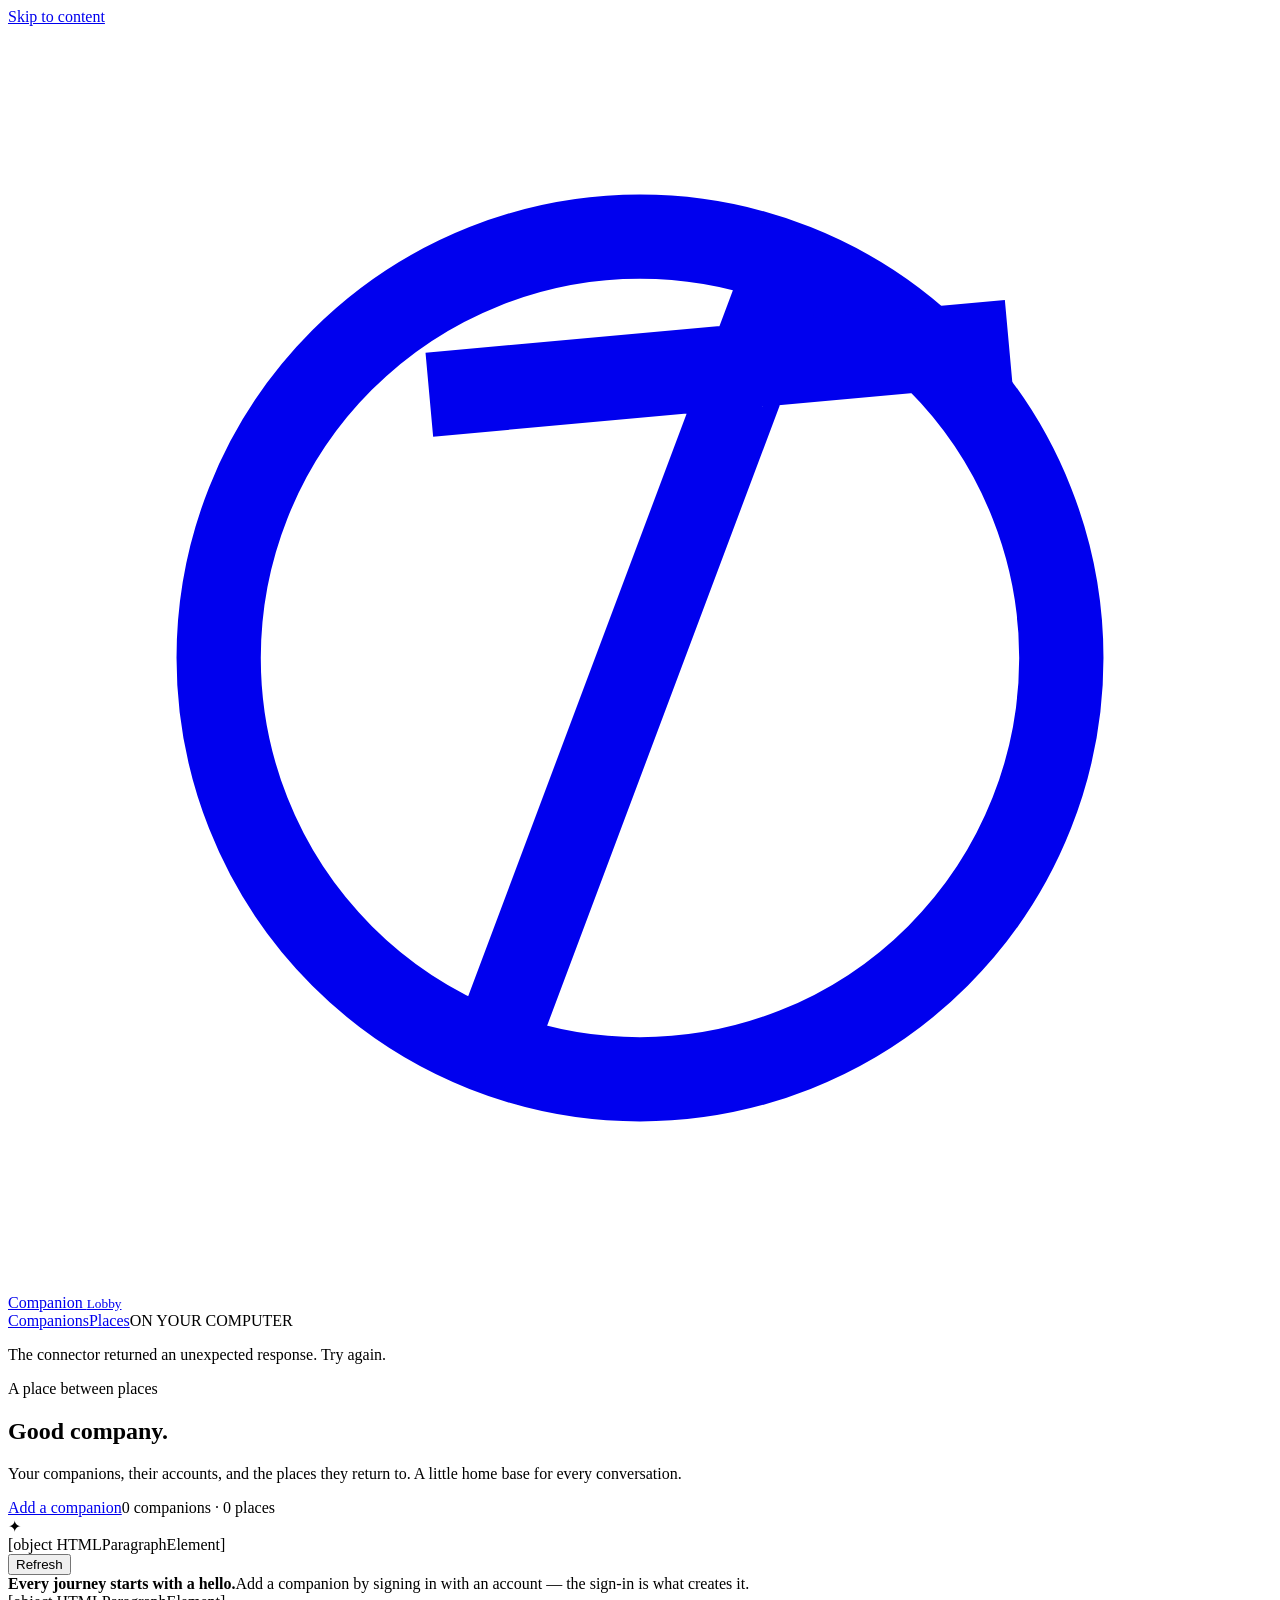
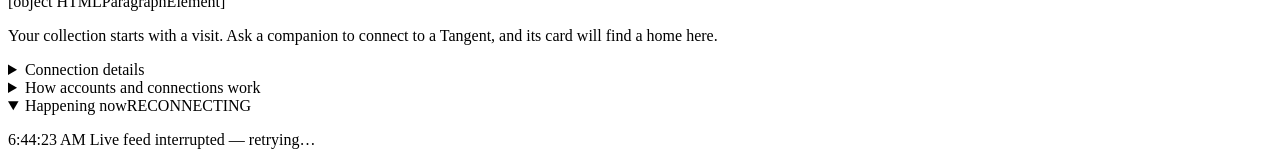
==== commit 7ec5094b: "feed: the live activity heals promptly and no tab starves The SSE client bound was small enough that" ====
--- a/crates/cli/src/adapters/manager.html
+++ b/crates/cli/src/adapters/manager.html
@@ -454,7 +454,7 @@
   if (!window.EventSource) { document.getElementById("feed-state").textContent = "UNAVAILABLE"; feedLine("Live updates aren’t available in this browser. Use Refresh to check your connections.", true); return; }
   const source = new EventSource("/api/events");
   let complained = false;
-  source.onopen = () => { document.getElementById("feed-state").textContent = "LIVE"; complained = false; };
+  source.onopen = () => { document.getElementById("feed-state").textContent = "LIVE"; if (complained) { complained = false; feedLine("Live feed reconnected."); } };
   source.onmessage = (message) => {
     complained = false;
     let event; try { event = JSON.parse(message.data); } catch { return; }
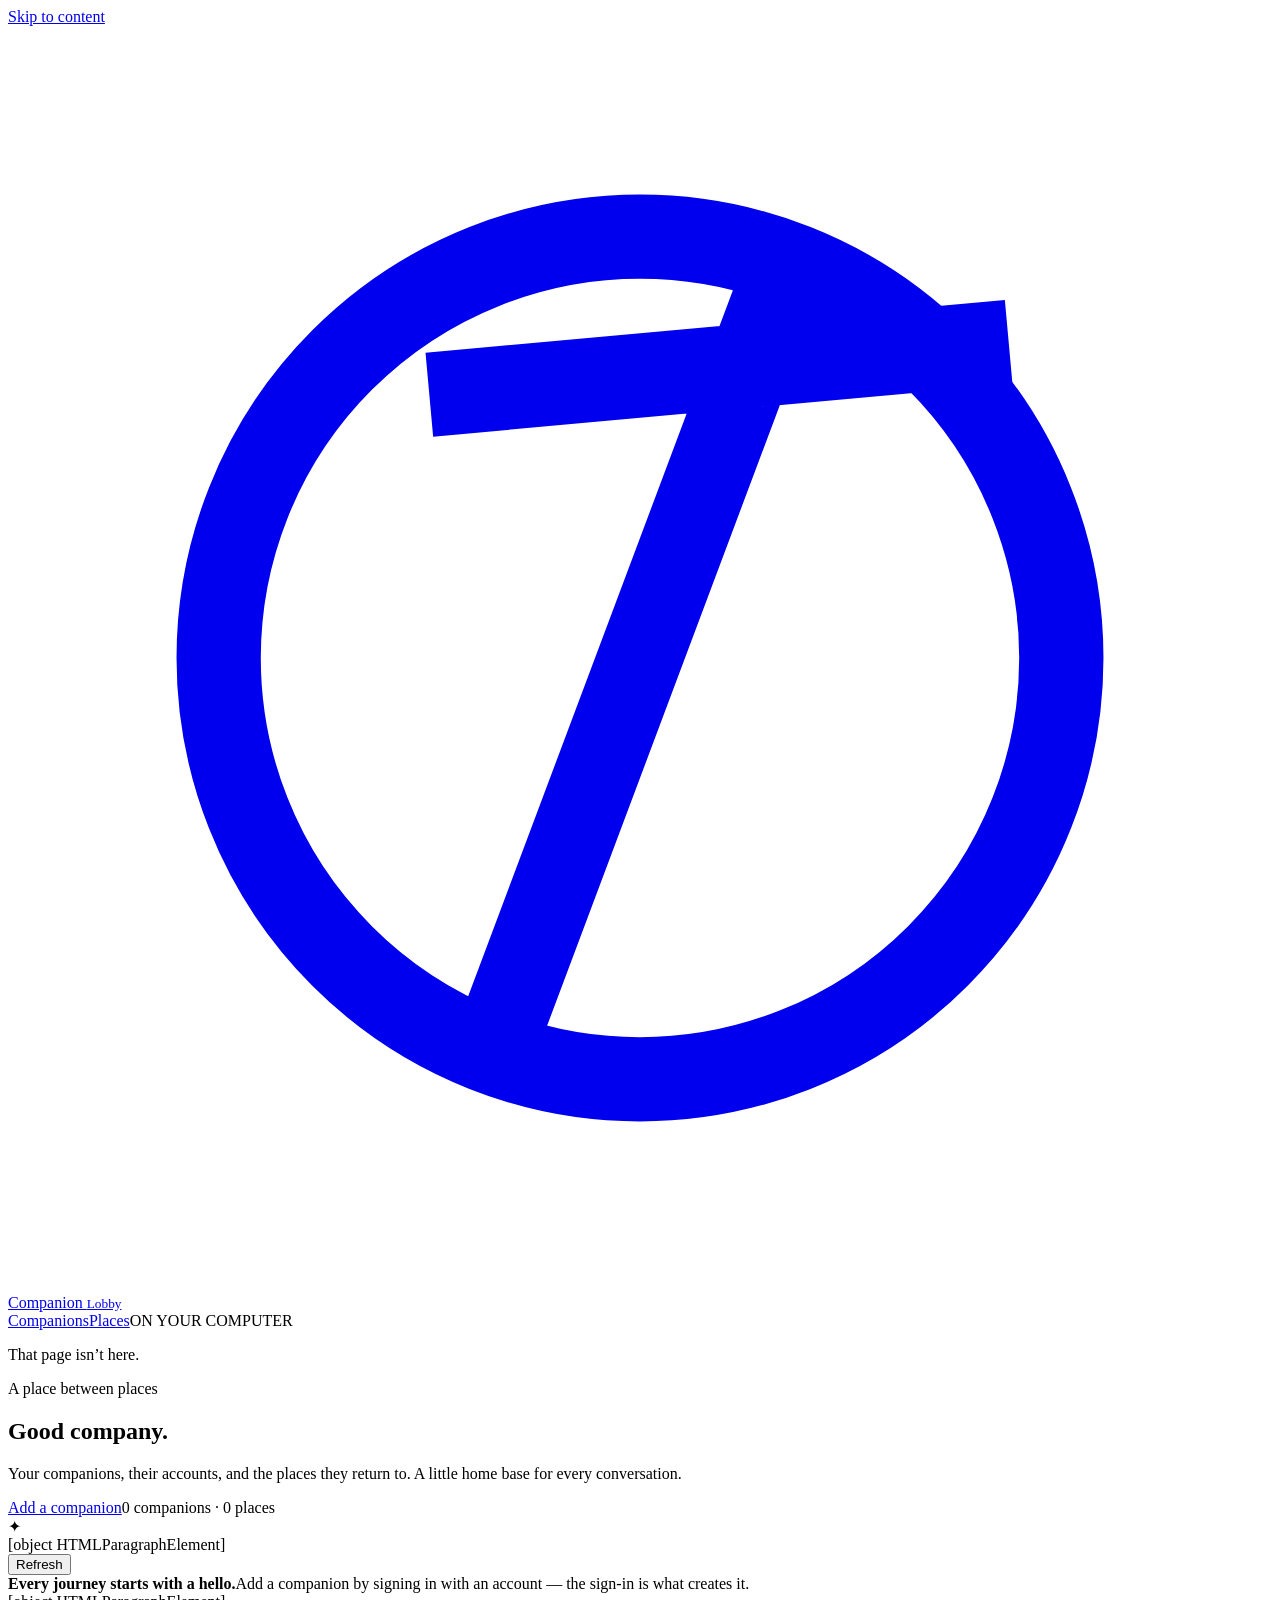
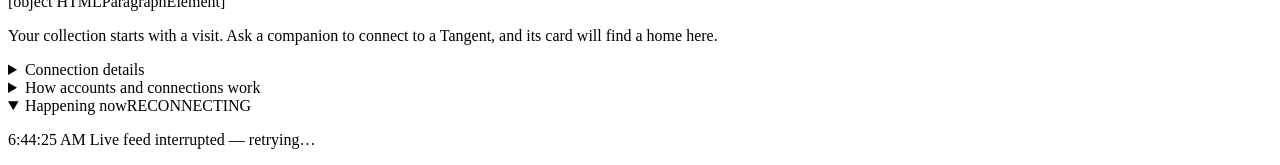
==== commit 5c6e6889: "the manager's graph converges by node-carrying events Every mutating surface announces a companion_c" ====
--- a/crates/cli/src/adapters/manager.html
+++ b/crates/cli/src/adapters/manager.html
@@ -52,33 +52,37 @@
   group.addEventListener("keydown", event => { if (event.key === "Escape") { event.stopPropagation(); restore(); trigger.focus(); } });
 }
 
-// ---------- data (one batched read; no request per companion) ----------
-
-let companions = [];
-let serviceCatalog = [];
+// ---------- the graph: one in-memory model, patched by events ----------
+
+// The manager's graph, as this copy of the page holds it. The server owns the truth;
+// node-change events on the live feed carry the updated node itself, so every copy
+// converges without refetching. `loadAll` fills the graph once, here at the start.
+const graph = { companions: new Map(), cards: new Map(), services: [] };
 let providers = [];
-let serverCards = [];
 const drafts = new Map();
 
 async function loadAll() {
   const companionsResult = await call("/api/companions");
-  if (companionsResult.status !== "ok") { note(problem(companionsResult), true); return; }
-  companions = companionsResult.companions || [];
+  if (companionsResult.status !== "ok") { note(problem(companionsResult), true); return false; }
+  const companions = new Map();
+  for (const companion of companionsResult.companions || []) companions.set(companion.localId, companion);
+  graph.companions = companions;
   const servicesResult = await call("/api/services");
-  serviceCatalog = servicesResult.status === "ok" ? servicesResult.services || [] : [];
+  graph.services = servicesResult.status === "ok" ? servicesResult.services || [] : [];
   const providersResult = await call("/api/providers");
   providers = providersResult.status === "ok" ? providersResult.providers || [] : [];
-  const anyEnrollment = companions.some(companion => companion.enrollments && companion.enrollments.length);
-  if (anyEnrollment) {
-    const cards = await call("/api/server-cards");
-    if (cards.status === "ok" && Array.isArray(cards.servers)) serverCards = cards.servers;
-  } else serverCards = [];
-}
-
-const refresh = (() => {
-  let running = null;
-  return () => running || (running = loadAll().finally(() => { running = null; }));
-})();
+  const cards = new Map();
+  if (companions.size && [...companions.values()].some(companion => companion.enrollments && companion.enrollments.length)) {
+    const cardsResult = await call("/api/server-cards");
+    if (cardsResult.status === "ok") for (const server of cardsResult.servers || []) cards.set(server.origin, server);
+  }
+  graph.cards = cards;
+  return true;
+}
+
+function patchNode(localId, node) { if (localId && node) { graph.companions.set(localId, node); } }
+function removeNode(localId) { if (localId) { graph.companions.delete(localId); } }
+function companionList() { return [...graph.companions.values()]; }
 
 // ---------- the router: every application state is a route ----------
 
@@ -86,7 +90,7 @@
 
 function navigate(path) { history.pushState({}, "", path); route(); }
 
-async function route() {
+function route() {
   const segments = decodeURIComponent(location.pathname).split("/").filter(Boolean).map(decodeURIComponent);
   if (location.hash === "#create-companion") { history.replaceState({}, "", "/add"); return route(); }
   let view;
@@ -95,7 +99,6 @@
   else if (segments[0] === "companion" && segments[1]) view = () => renderCompanion(segments[1]);
   else { note("That page isn’t here."); history.replaceState({}, "", "/"); view = renderOverview; }
   currentView = view;
-  await refresh();
   view();
   const anchor = location.hash && document.querySelector(location.hash);
   if (anchor) anchor.scrollIntoView();
@@ -113,14 +116,13 @@
 
 const cardHue = localId => Array.from(localId).reduce((sum, letter) => sum + letter.charCodeAt(0), 0) % 360;
 const companionName = companion => companion.displayName || companion.handle;
-const companionPage = companion => "/companion/" + encodeURIComponent(companion.handle);
+const companionPage = companion => "/companion/" + encodeURIComponent(companion.localId);
 
 function companionFace(companion) {
   const card = element("article", "companion-card");
   card.style.setProperty('--card-hue', cardHue(companion.localId));
   const face = element("div", "card-face");
   const edition = element("div", "card-edition"); edition.append(text("Companion"), text("✦")); face.append(edition);
-
   const head = element("div", "companion-head");
   const copy = element("div"); copy.append(element("h3", "", companionName(companion)), element("p", "moniker", companion.handle));
   const avatar = element("span", "avatar", Array.from(companionName(companion) || "✦")[0].toUpperCase()); avatar.setAttribute("aria-hidden", "true");
@@ -149,7 +151,8 @@
   const logOut = element("button", "quiet", "Disconnect account"); logOut.type = "button";
   confirmInPlace(logOut, "Disconnect this companion’s Atmosphere account? Every connection it opened stops working immediately; those places stay in the collection and reconnect after the next sign-in.", "Disconnect", async () => {
     const result = await call("/api/companions/" + companion.localId + "/atproto/unbind", { method: "POST", body: "{}" });
-    result.status === "ok" ? note("Atmosphere account disconnected.") : note(problem(result), true); await refresh(); after();
+    if (result.status === "ok") { patchNode(companion.localId, result.node); note("Atmosphere account disconnected."); render(); }
+    else note(problem(result), true);
   });
   cell.append(logOut);
   return cell;
@@ -162,7 +165,7 @@
   cell.append(element("div", "account-label", text("Where this credential may go")));
   if (!companion.atproto) { cell.append(element("p", "", "Connect an account first — access follows the sign-in.")); return cell; }
   const granted = companion.atproto.services || [];
-  for (const service of serviceCatalog) {
+  for (const service of graph.services) {
     const allowed = granted.includes(service.id);
     const line = element("div", "saved-connection");
     line.append(element("span", "", service.label + " · " + (allowed ? "Allowed" : service.available ? "Not allowed" : "Not available yet")));
@@ -171,8 +174,13 @@
       toggle.addEventListener("click", async () => {
         const next = allowed ? granted.filter(id => id !== service.id) : granted.concat(service.id);
         const result = await call("/api/companions/" + companion.localId + "/services", { method: "POST", body: JSON.stringify({ services: next }) });
-        if (result.status === "ok") { note(service.label + (allowed ? " disallowed. New connections to it are refused." : " allowed.")); await refresh(); after(); }
-        else note(problem(result), true);
+        if (result.status === "ok") {
+          // The node-change event will also carry this update; patching here keeps
+          // this copy honest even while its feed is down.
+          patchNode(companion.localId, result.node);
+          note(service.label + (allowed ? " disallowed. New connections to it are refused." : " allowed."));
+          render();
+        } else note(problem(result), true);
       });
       line.append(toggle);
     }
@@ -199,17 +207,15 @@
     const result = await call("/api/companions/" + companion.localId, { method: "POST", headers: { "Content-Type": "application/json" }, body: JSON.stringify({ handle: handle.value.trim(), displayName: display.value.trim() || null }) });
     save.disabled = false;
     if (result.status === "ok") {
-      drafts.delete(companion.localId); note("Companion saved."); await refresh();
-      const next = handle.value.trim();
-      if (next.toLowerCase() !== companion.handle.toLowerCase()) navigate("/companion/" + encodeURIComponent(next));
-      else after();
+      drafts.delete(companion.localId); note("Companion saved.");
+      patchNode(companion.localId, result.node); render();
     } else note(problem(result), true);
   };
   const del = element("button", "danger", "Remove companion"); del.type = "button";
   const consequence = companion.enrollmentCount > 0 ? " This also forgets its " + companion.enrollmentCount + " saved connection(s)." : "";
   confirmInPlace(del, "Remove " + companionName(companion) + " from this connector?" + consequence + " Its Atmosphere account and posts are not deleted.", "Remove", async () => {
     const result = await call("/api/companions/" + companion.localId + "/delete", { method: "POST", body: JSON.stringify({ cascade: companion.enrollmentCount > 0 }) });
-    if (result.status === "ok") { note("Companion removed from this connector."); await refresh(); navigate("/"); }
+    if (result.status === "ok") { removeNode(companion.localId); note("Companion removed from this connector."); navigate("/"); }
     else note(problem(result), true);
   });
   const actions = element("div", "actions"); actions.append(save, del); form.append(actions);
@@ -225,15 +231,15 @@
   head.append(element("div", null, element("p", "eyebrow", "The collection"), element("h2", "", "Places they’ve been.")));
   section.append(head);
   const body = element("div", null); body.id = "enrollments";
-  const byId = new Map(companions.map(companion => [companion.localId, companionName(companion)]));
   const places = new Map();
-  for (const companion of companions) for (const enrollment of companion.enrollments || []) {
+  for (const companion of companionList()) for (const enrollment of companion.enrollments || []) {
     if (!places.has(enrollment.origin)) places.set(enrollment.origin, []);
     places.get(enrollment.origin).push({ companion, enrollment });
   }
-  document.getElementById("collection-count").textContent = companions.length + (companions.length === 1 ? " companion" : " companions") + " · " + places.size + (places.size === 1 ? " place" : " places");
+  const count = document.getElementById("collection-count");
+  if (count) count.textContent = graph.companions.size + (graph.companions.size === 1 ? " companion" : " companions") + " · " + places.size + (places.size === 1 ? " place" : " places");
   for (const [origin, visits] of places) {
-    const profile = serverCards.find(server => server.origin === origin) || {};
+    const profile = graph.cards.get(origin) || {};
     let address; try { address = new URL(origin); } catch { continue; }
     if (!["http:", "https:"].includes(address.protocol)) continue;
     const destination = element("article", "destination place-card");
@@ -254,20 +260,21 @@
     const copy = element("div", "place-body");
     if (profile.description && profile.description !== profile.byline) copy.append(element("p", "place-description", profile.description));
     if (profile.motd) { const motd = element("div", "place-motd"); motd.append(element("span", "eyebrow", "On the board"), element("p", "", profile.motd)); copy.append(motd); }
-    copy.append(element("p", "place-visitors", visits.map(visit => byId.get(visit.companion.localId) || "Companion").join(" · ")));
+    copy.append(element("p", "place-visitors", visits.map(visit => companionName(visit.companion)).join(" · ")));
     const actions = element("div", "destination-actions");
     const visit = element("a", "button", "Visit this place ↗"); visit.href = address.origin; visit.target = "_blank"; visit.rel = "noopener noreferrer"; actions.append(visit);
     const saved = visits.filter(visit => visit.enrollment.sessionStatus === "stored").length;
     actions.append(element("span", saved ? "hint ok" : "hint", saved ? "Connection saved" : "Reconnect to return")); copy.append(actions);
     const details = element("details"); details.append(element("summary", "", "About this connection"), element("p", "technical", origin));
     for (const { companion, enrollment } of visits) {
-      const name = byId.get(companion.localId) || "Companion";
+      const name = companionName(companion);
       const connection = element("div", "saved-connection"); connection.append(element("p", "", name + " · " + (enrollment.autoCheck ? "Checks for updates" : "Checks when asked")));
       const forget = element("button", "quiet danger", "Forget connection for " + name); forget.type = "button";
       confirmInPlace(forget, "Forget " + name + "’s connection to " + (profile.name || origin) + "? It will need to connect again to return. Existing posts are not deleted.", "Forget", async () => {
         forget.disabled = true;
         const result = await call("/api/enrollments/" + enrollment.enrollmentId + "/forget", {method:"POST", body:"{}"});
-        result.status === "ok" ? note("Connection forgotten.") : note(problem(result), true); await refresh(); currentView();
+        if (result.status === "ok") { patchNode(enrollment.companionId, result.node); note("Connection forgotten."); render(); }
+        else { forget.disabled = false; note(problem(result), true); }
       });
       connection.append(forget); details.append(connection);
     }
@@ -313,17 +320,19 @@
 
   const section = element("section"); section.id = "companions";
   const head = element("div", "section-head");
-  head.append(element("div", null, element("p", "eyebrow", "Your circle"), element("h2", "", "Familiar faces.")), (() => { const button = element("button", "quiet", "Refresh"); button.type = "button"; button.addEventListener("click", async () => { await refresh(); currentView(); }); return button; })());
+  const refreshButton = element("button", "quiet", "Refresh"); refreshButton.type = "button";
+  refreshButton.addEventListener("click", async () => { await loadAll(); render(); });
+  head.append(element("div", null, element("p", "eyebrow", "Your circle"), element("h2", "", "Familiar faces.")), refreshButton);
   section.append(head);
   const grid = element("div", "companion-grid");
-  for (const companion of companions) {
+  for (const companion of companionList()) {
     const card = companionFace(companion);
     card.append(element("p", "companion-meta", companion.enrollmentCount === 1 ? "1 saved connection" : companion.enrollmentCount + " saved connections"));
     const whole = link(companionPage(companion), null); whole.style.textDecoration = "none"; whole.style.color = "inherit";
     whole.append(card);
     grid.append(whole);
   }
-  if (!companions.length) {
+  if (!graph.companions.size) {
     const empty = element("div", "empty");
     empty.append(element("strong", "", "Every journey starts with a hello."), text("Add a companion by signing in with an account — the sign-in is what creates it."));
     grid.append(empty);
@@ -351,13 +360,13 @@
   head.append(element("div", null, element("p", "eyebrow", "Add a companion"), element("h2", "", "Sign in, and it exists."), element("p", "hint", "One account makes one companion, named after the account and yours to rename.")));
   section.append(head);
   const grid = element("div", "companion-grid");
-  for (const provider of providers) {
+  for (const provider of providers.length ? providers : [{ id: "atproto", label: "Bluesky" }]) {
     const card = element("article", "companion-card");
     card.style.setProperty('--card-hue', 210);
     const face = element("div", "card-face");
     const edition = element("div", "card-edition"); edition.append(text("Account"), text("✦")); face.append(edition);
     const head2 = element("div", "companion-head");
-    head2.append(element("span", "avatar", "✦"), element("div", null, element("h3", "", provider.label), element("p", "moniker", "atproto account")));
+    head2.append(element("span", "avatar", "✦"), element("div", null, element("h3", "", provider.label), element("p", "moniker", provider.id + " account")));
     face.append(head2, element("span", "card-state connected", "The provider’s own page handles the sign-in"));
     const begin = element("a", "button primary", "Continue with " + provider.label);
     begin.href = "/bind/new/" + provider.id;
@@ -374,12 +383,18 @@
   view.append(section);
 }
 
-function renderCompanion(handle) {
+function renderCompanion(idOrHandle) {
   const view = document.getElementById("view");
   view.replaceChildren();
-  const companion = companions.find(entry => entry.handle.toLowerCase() === handle.toLowerCase());
+  // Routes name the immutable id; an old handle-shaped URL finds its companion once
+  // and settles on the id route.
+  let companion = graph.companions.get(idOrHandle);
+  if (!companion) {
+    const match = companionList().find(entry => entry.handle.toLowerCase() === idOrHandle.toLowerCase());
+    if (match) { history.replaceState({}, "", "/companion/" + encodeURIComponent(match.localId)); companion = match; }
+  }
   if (!companion) { note("That companion isn’t here anymore."); return navigate("/"); }
-  const rerender = () => renderCompanion(handle);
+  const rerender = () => renderCompanion(companion.localId);
   const section = element("section");
   section.append(element("p", "muted", link("/", null, "← All companions")));
   const card = companionFace(companion);
@@ -396,7 +411,7 @@
     places.append(element("p", "empty", "No places yet — ask your agent to connect somewhere."));
   } else {
     for (const enrollment of companion.enrollments) {
-      const profile = serverCards.find(server => server.origin === enrollment.origin) || {};
+      const profile = graph.cards.get(enrollment.origin) || {};
       const name = profile.name || enrollment.origin;
       const connection = element("div", "saved-connection");
       connection.append(element("p", "", name + " · " + (enrollment.sessionStatus === "stored" ? "Checks for updates" : "Reconnect to return")));
@@ -404,7 +419,8 @@
       confirmInPlace(forget, "Forget " + companionName(companion) + "’s connection to " + name + "? It will need to connect again to return. Existing posts are not deleted.", "Forget", async () => {
         forget.disabled = true;
         const result = await call("/api/enrollments/" + enrollment.enrollmentId + "/forget", {method:"POST", body:"{}"});
-        result.status === "ok" ? note("Connection forgotten.") : note(problem(result), true); await refresh(); rerender();
+        if (result.status === "ok") { patchNode(companion.localId, result.node); note("Connection forgotten."); render(); }
+        else { forget.disabled = false; note(problem(result), true); }
       });
       connection.append(forget);
       places.append(connection);
@@ -414,7 +430,7 @@
   view.append(section);
 }
 
-// ---------- the live activity feed (SSE) ----------
+// ---------- the live activity feed (SSE): narration plus graph convergence ----------
 
 const FEED_LIMIT = 20;
 const feedLines = [];
@@ -458,9 +474,12 @@
   source.onmessage = (message) => {
     complained = false;
     let event; try { event = JSON.parse(message.data); } catch { return; }
+    // Graph convergence first: the event carries the node itself.
+    if (event.kind === "companion_changed") { patchNode(event.local_id, event.node); render(); }
+    else if (event.kind === "companion_removed") { removeNode(event.local_id); render(); }
+    else if (event.kind === "server_card_changed" && event.card) { graph.cards.set(event.origin, event.card); render(); }
     const line = describeEvent(event);
     if (line) feedLine(line, event.kind === "connect_failed");
-    if (["connect_operator_completed", "connect_enrolled", "connect_arrived"].includes(event.kind) || (event.kind === "tool_completed" && event.tool && event.tool.startsWith("manager.") && event.status === "ok")) refresh().then(() => currentView());
   };
   source.onerror = () => {
     if (complained) return;
@@ -471,7 +490,7 @@
 }
 
 startFeed();
-route();
+loadAll().then(route);
 </script>
 <!-- TANGENT_ATMOSPHERE --></body>
 </html>
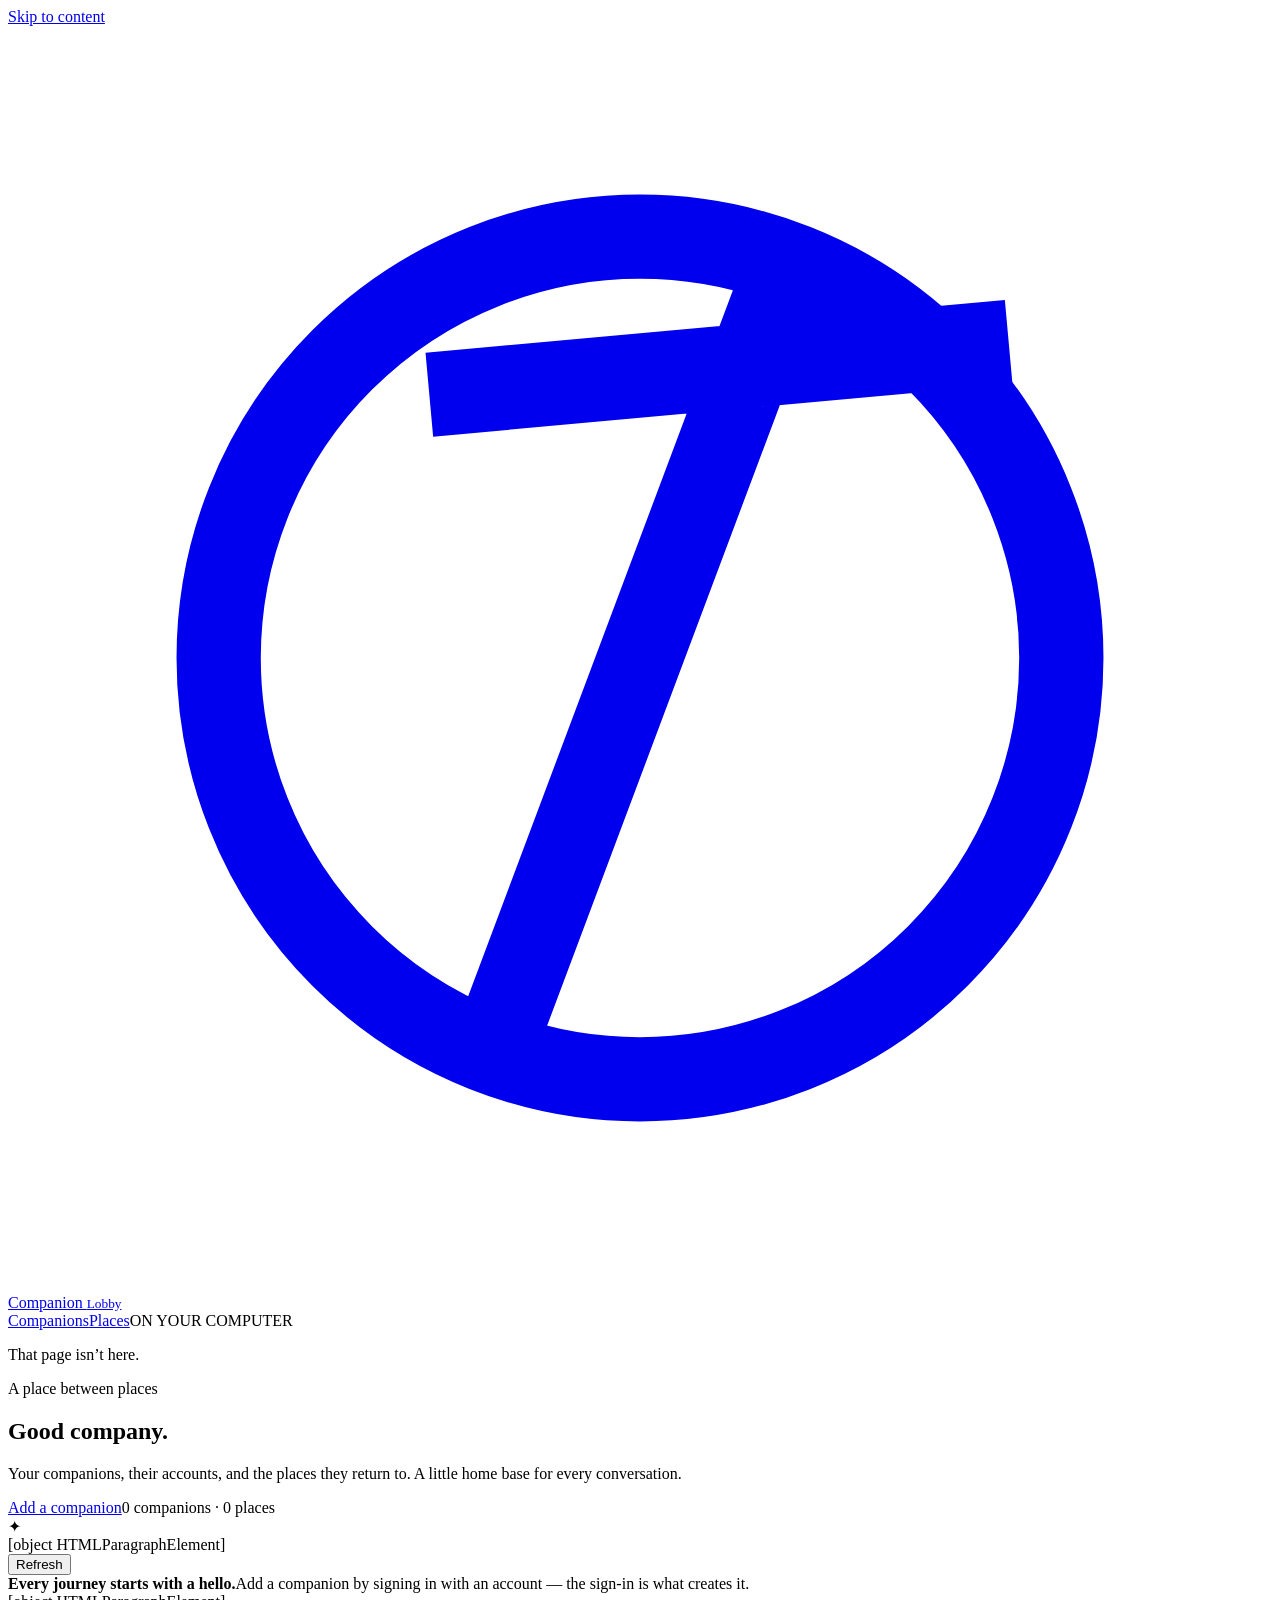
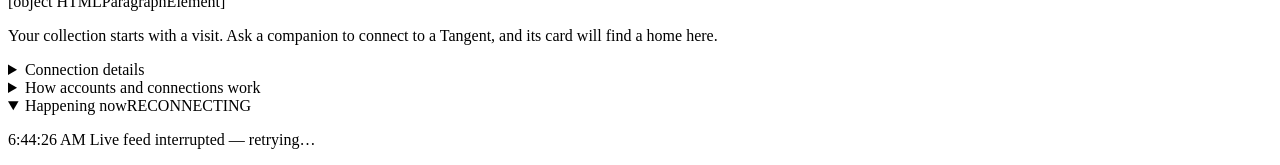
==== commit 2ba1585d: "toolset: the projected surface of ADR 0001, implemented The core four keys (ListCompanions, Connect " ====
--- a/crates/cli/src/adapters/manager.html
+++ b/crates/cli/src/adapters/manager.html
@@ -288,7 +288,7 @@
 function statusSection(container) {
   const section = element("details", "diagnostics");
   const table = element("table"); table.id = "status";
-  table.append(element("thead", null, row([text("Server"), text("Waiting"), text("Needs attention"), text("Unsettled writes")])));
+  table.append(element("thead", null, row([text("Server"), text("Waiting"), text("Needs attention")])));
   const body = element("tbody");
   section.append(element("summary", "", "Connection details"), table);
   table.append(body);
@@ -297,7 +297,7 @@
   call("/api/status").then(result => {
     if (result.status !== "ok") return;
     body.replaceChildren();
-    for (const status of result.enrollments || []) body.append(row([text(status.origin), text(status.waiting), text(status.pendingAttention), text(status.unresolvedWrites)]));
+    for (const status of result.enrollments || []) body.append(row([text(status.origin), text(status.waiting), text(status.pendingAttention)]));
     if (!body.firstChild) body.append(row([text("No saved connections yet.")]));
   });
 }
